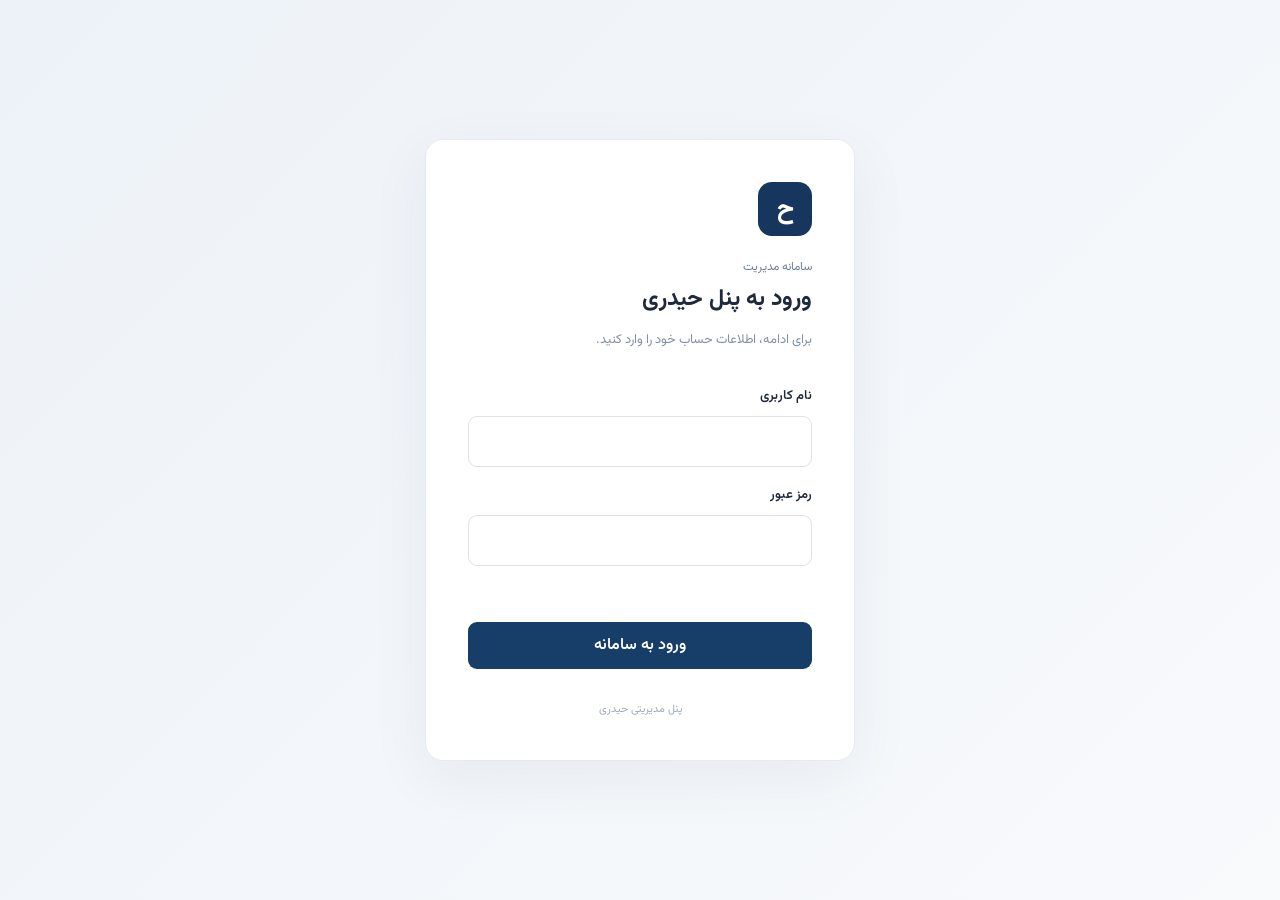
==== login/index.html @ c6bf936e "Implement login page" ====
<!doctype html><html lang="fa" dir="rtl"><head><meta charset="utf-8"><meta name="viewport" content="width=device-width,initial-scale=1"><title>ورود | پنل حیدری</title><link rel="stylesheet" href="../assets/css/app.css"></head><body class="login-page"><main class="login-card"><div class="brand-mark">ح</div><p class="eyebrow">سامانه مدیریت</p><h1>ورود به پنل حیدری</h1><p class="muted">برای ادامه، اطلاعات حساب خود را وارد کنید.</p><form id="loginForm"><label>نام کاربری</label><input name="username" autocomplete="username" required><label>رمز عبور</label><input name="password" type="password" autocomplete="current-password" required><p id="error" class="form-error"></p><button class="btn btn-primary btn-block">ورود به سامانه</button></form><footer>پنل مدیریتی حیدری</footer></main><script src="../assets/js/api.js"></script><script src="../assets/js/login.js"></script></body></html>
---- assets/css/app.css ----
@import url('https://fonts.googleapis.com/css2?family=Vazirmatn:wght@400;500;600;700;800&display=swap');:root{font-family:Vazirmatn,Tahoma,sans-serif;color:#1e293b;background:#f4f6fa}*{box-sizing:border-box}body{margin:0}button,input,select{font:inherit}.login-page{min-height:100vh;display:grid;place-items:center;padding:24px;background:linear-gradient(135deg,#edf2f8,#f8fafc)}.login-card{width:min(100%,430px);background:white;padding:42px;border:1px solid #e5eaf1;border-radius:18px;box-shadow:0 18px 60px #1d355710}.brand-mark{width:54px;height:54px;display:grid;place-items:center;background:#17365d;color:white;border-radius:14px;font-size:25px;font-weight:800}.brand-mark.small{width:42px;height:42px;font-size:20px}.eyebrow{font-size:12px;color:#718096;margin:22px 0 5px}.login-card h1{font-size:23px;margin:0 0 8px}.muted,.panel p,.welcome p{color:#8290a3;font-size:13px}.login-card form{display:grid;gap:10px;margin-top:28px}.login-card label{font-size:13px;font-weight:600;margin-top:8px}.login-card input,.form-grid input,.form-grid select{width:100%;padding:12px;border:1px solid #dce3ec;border-radius:9px;outline:none;background:white}.login-card input:focus,.form-grid input:focus{border-color:#426b9a}.btn{border:0;border-radius:9px;padding:11px 17px;cursor:pointer;font-weight:600}.btn-primary{background:#173e68;color:white}.btn-block{width:100%;margin-top:12px}.form-error{color:#c0392b;font-size:12px}.login-card footer{text-align:center;color:#a0aaba;font-size:11px;margin-top:32px}.sidebar{width:250px;background:#142d4c;color:#dce6f2;position:fixed;right:0;top:0;bottom:0;padding:25px 17px;display:flex;flex-direction:column}.sidebar-brand{display:flex;align-items:center;gap:12px;padding:0 8px 30px;border-bottom:1px solid #ffffff18}.sidebar-brand b,.sidebar-brand small{display:block}.sidebar-brand small{font-size:11px;color:#9eb0c6}.sidebar nav{display:grid;gap:7px;margin-top:25px}.sidebar nav a{color:#b8c8da;text-decoration:none;padding:12px 14px;border-radius:8px;font-size:13px}.sidebar nav a.active,.sidebar nav a:hover{background:#ffffff16;color:white}.sidebar-bottom{margin-top:auto;border-top:1px solid #ffffff18;padding:18px 8px 0;display:grid;gap:12px;font-size:12px}.btn-ghost{background:transparent;color:#d6deea}.main-content{margin-right:250px;padding:30px 36px;max-width:1600px}.topbar{display:flex;justify-content:space-between;align-items:center;border-bottom:1px solid #e4e9f0;padding-bottom:22px}.topbar .eyebrow{margin:0}.topbar h1{font-size:22px;margin:5px 0 0}.welcome{display:flex;align-items:center;justify-content:space-between;margin:27px 0 20px}.welcome h2{font-size:18px;margin:0}.stats-grid{display:grid;grid-template-columns:repeat(4,1fr);gap:16px}.stat-card,.panel{background:white;border:1px solid #e6ebf1;border-radius:13px}.stat-card{padding:20px}.stat-card span{display:block;color:#7c899a;font-size:12px}.stat-card strong{display:block;font-size:27px;margin:10px 0;color:#173e68}.panel{margin-top:22px;padding:22px}.panel-heading{display:flex;justify-content:space-between;align-items:center;margin-bottom:18px}.panel h3,.panel-heading h3{font-size:15px}.table-wrap{overflow:auto}table{width:100%;border-collapse:collapse;white-space:nowrap}th,td{text-align:right;padding:13px 12px;border-bottom:1px solid #edf0f4;font-size:12px}th{color:#758397;background:#f8fafc}.hidden{display:none!important}.form-grid{display:grid;grid-template-columns:repeat(4,minmax(130px,1fr));gap:10px;margin:18px 0}.role-block{margin:22px 0}.permission-row{display:grid;grid-template-columns:1fr 120px 120px;padding:12px;border-bottom:1px solid #edf0f4;font-size:13px}.permission-row input{accent-color:#173e68}.toast{position:fixed;bottom:24px;left:24px;background:#173e68;color:white;padding:12px 18px;border-radius:9px;opacity:0;transition:.2s}.toast.show{opacity:1}@media(max-width:950px){.sidebar{width:205px}.main-content{margin-right:205px;padding:22px}.stats-grid{grid-template-columns:repeat(2,1fr)}}@media(max-width:650px){.sidebar{position:static;width:auto}.sidebar nav{grid-template-columns:repeat(2,1fr)}.main-content{margin:0;padding:18px}.stats-grid,.form-grid{grid-template-columns:1fr 1fr}.login-card{padding:28px}}
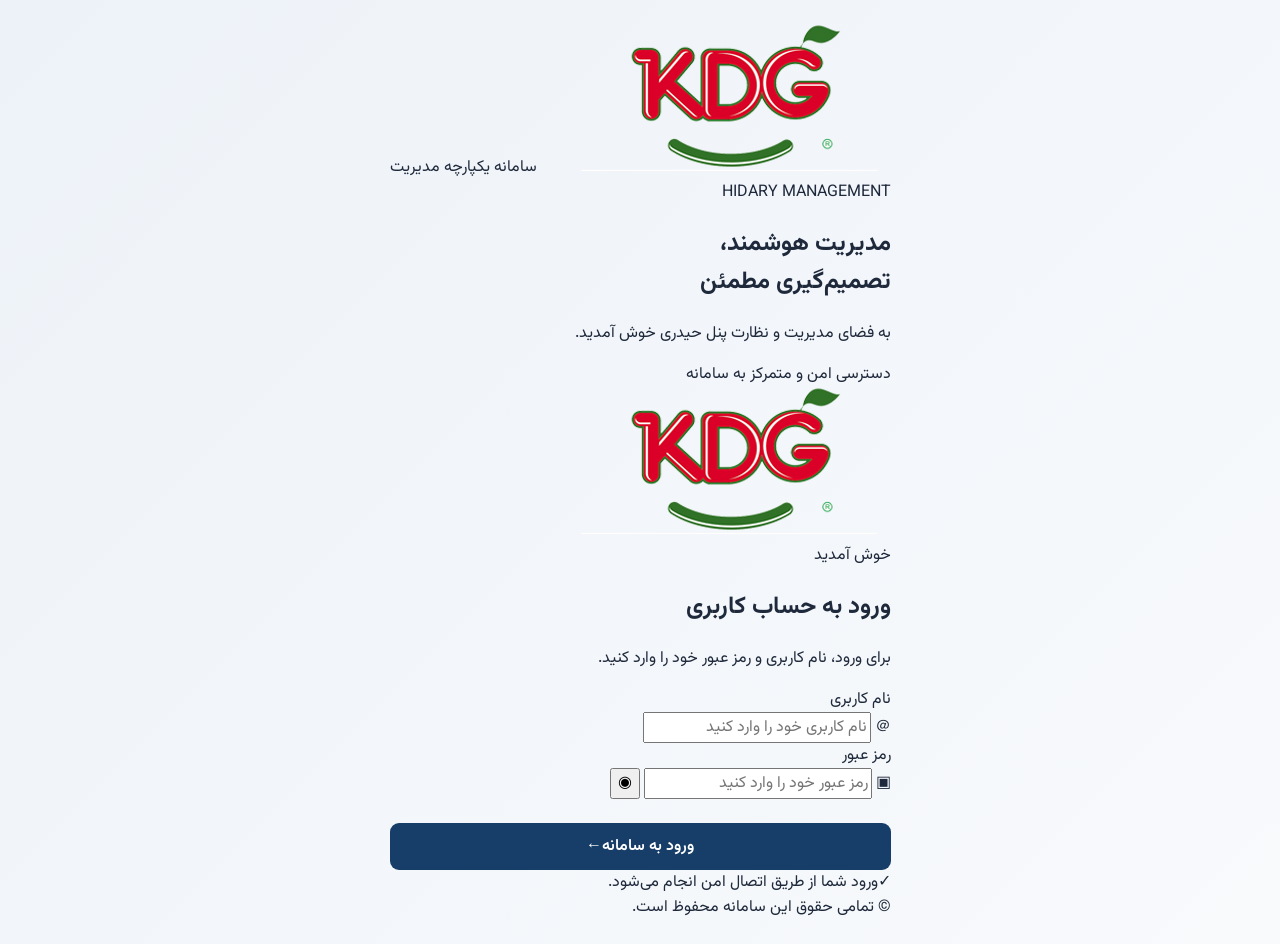
==== commit 7baa1666: "Redesign login page with supplied logo and split layout" ====
--- a/login/index.html
+++ b/login/index.html
@@ -1 +1,71 @@
-<!doctype html><html lang="fa" dir="rtl"><head><meta charset="utf-8"><meta name="viewport" content="width=device-width,initial-scale=1"><title>ورود | پنل حیدری</title><link rel="stylesheet" href="../assets/css/app.css"></head><body class="login-page"><main class="login-card"><div class="brand-mark">ح</div><p class="eyebrow">سامانه مدیریت</p><h1>ورود به پنل حیدری</h1><p class="muted">برای ادامه، اطلاعات حساب خود را وارد کنید.</p><form id="loginForm"><label>نام کاربری</label><input name="username" autocomplete="username" required><label>رمز عبور</label><input name="password" type="password" autocomplete="current-password" required><p id="error" class="form-error"></p><button class="btn btn-primary btn-block">ورود به سامانه</button></form><footer>پنل مدیریتی حیدری</footer></main><script src="../assets/js/api.js"></script><script src="../assets/js/login.js"></script></body></html>+<!doctype html>
+<html lang="fa" dir="rtl">
+<head>
+  <meta charset="utf-8">
+  <meta name="viewport" content="width=device-width,initial-scale=1">
+  <meta name="theme-color" content="#102b4e">
+  <title>ورود به پنل حیدری</title>
+  <link rel="stylesheet" href="../assets/css/app.css">
+</head>
+<body class="login-page">
+  <main class="login-shell">
+    <section class="login-brand" aria-label="معرفی پنل حیدری">
+      <div class="brand-topline">
+        <img class="login-logo" src="images/logo.png" alt="لوگوی حیدری">
+        <span>سامانه یکپارچه مدیریت</span>
+      </div>
+      <div class="brand-copy">
+        <span class="brand-kicker">HIDARY MANAGEMENT</span>
+        <h1>مدیریت هوشمند،<br>تصمیم‌گیری مطمئن</h1>
+        <p>به فضای مدیریت و نظارت پنل حیدری خوش آمدید.</p>
+      </div>
+      <div class="brand-decoration" aria-hidden="true">
+        <span class="deco-ring ring-one"></span>
+        <span class="deco-ring ring-two"></span>
+        <span class="deco-square"></span>
+      </div>
+      <div class="brand-footer"><span class="brand-dot"></span> دسترسی امن و متمرکز به سامانه</div>
+    </section>
+
+    <section class="login-form-side">
+      <div class="login-form-wrap">
+        <div class="mobile-logo"><img src="images/logo.png" alt="لوگوی حیدری"></div>
+        <div class="form-heading">
+          <span class="form-overline">خوش آمدید</span>
+          <h2>ورود به حساب کاربری</h2>
+          <p>برای ورود، نام کاربری و رمز عبور خود را وارد کنید.</p>
+        </div>
+        <form id="loginForm" class="login-form">
+          <label for="username">نام کاربری</label>
+          <div class="input-wrap">
+            <span class="field-icon" aria-hidden="true">＠</span>
+            <input id="username" name="username" type="text" placeholder="نام کاربری خود را وارد کنید" autocomplete="username" required>
+          </div>
+          <label for="password">رمز عبور</label>
+          <div class="input-wrap">
+            <span class="field-icon lock-icon" aria-hidden="true">▣</span>
+            <input id="password" name="password" type="password" placeholder="رمز عبور خود را وارد کنید" autocomplete="current-password" required>
+            <button class="password-toggle" type="button" id="togglePassword" aria-label="نمایش رمز عبور">◉</button>
+          </div>
+          <p id="error" class="form-error" role="alert" aria-live="polite"></p>
+          <button class="btn btn-primary btn-block login-submit" type="submit">
+            <span>ورود به سامانه</span><span class="submit-arrow" aria-hidden="true">←</span>
+          </button>
+        </form>
+        <div class="login-security"><span class="security-icon">✓</span><span>ورود شما از طریق اتصال امن انجام می‌شود.</span></div>
+      </div>
+      <footer class="login-copyright">© تمامی حقوق این سامانه محفوظ است.</footer>
+    </section>
+  </main>
+  <script src="../assets/js/api.js"></script>
+  <script src="../assets/js/login.js"></script>
+  <script>
+    const passwordInput = document.getElementById("password");
+    document.getElementById("togglePassword").addEventListener("click", function () {
+      const visible = passwordInput.type === "password";
+      passwordInput.type = visible ? "text" : "password";
+      this.setAttribute("aria-label", visible ? "پنهان کردن رمز عبور" : "نمایش رمز عبور");
+    });
+  </script>
+</body>
+</html>
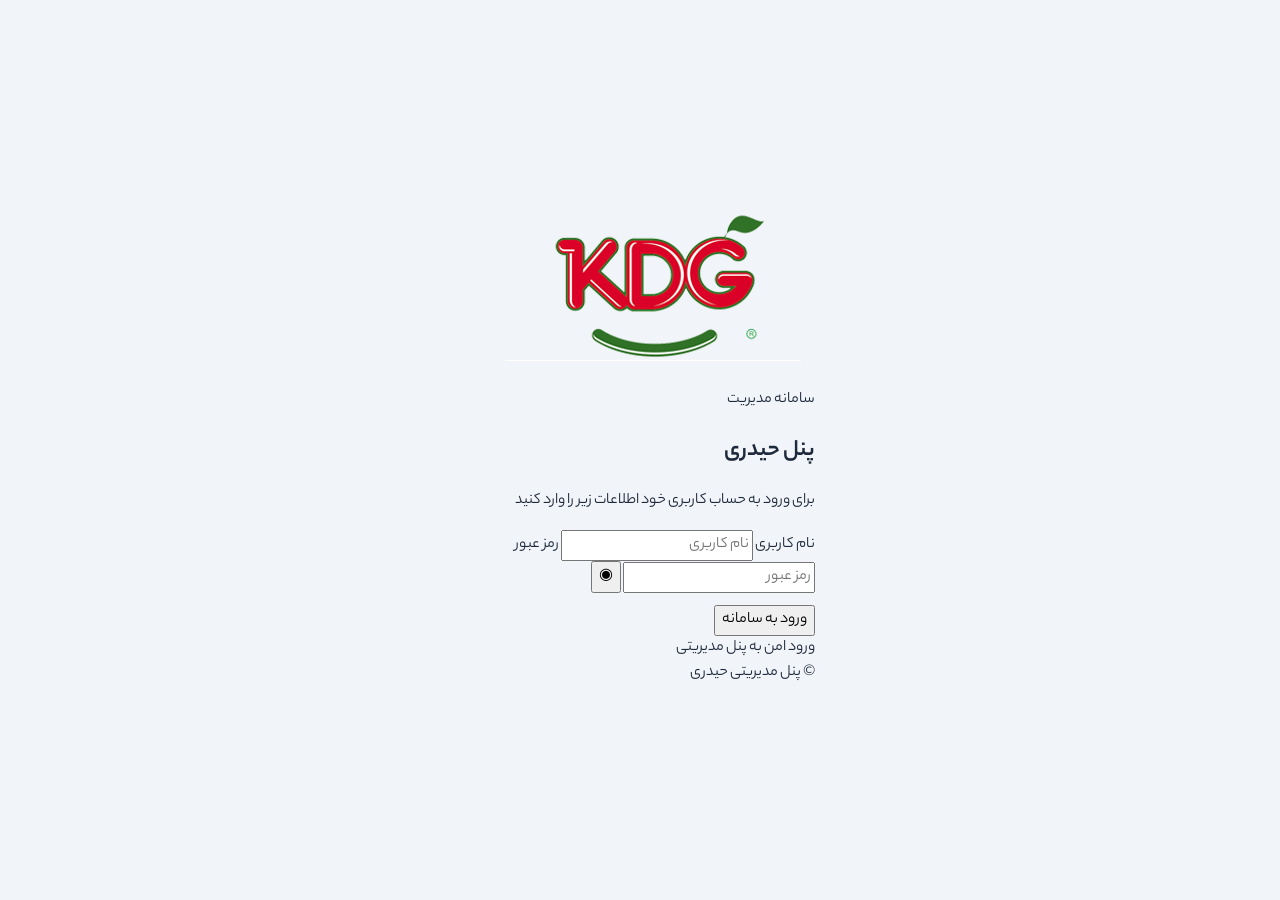
==== commit 1d121dbc: "Rebuild login page to match Colorlib V12 centered transparent card" ====
--- a/login/index.html
+++ b/login/index.html
@@ -3,59 +3,34 @@
 <head>
   <meta charset="utf-8">
   <meta name="viewport" content="width=device-width,initial-scale=1">
-  <meta name="theme-color" content="#102b4e">
-  <title>ورود به پنل حیدری</title>
+  <meta name="theme-color" content="#172b45">
+  <title>ورود | پنل حیدری</title>
   <link rel="stylesheet" href="../assets/css/app.css">
 </head>
 <body class="login-page">
-  <main class="login-shell">
-    <section class="login-brand" aria-label="معرفی پنل حیدری">
-      <div class="brand-topline">
-        <img class="login-logo" src="images/logo.png" alt="لوگوی حیدری">
-        <span>سامانه یکپارچه مدیریت</span>
+  <main class="login-v12">
+    <div class="login-v12-overlay" aria-hidden="true"></div>
+    <section class="login-v12-card" aria-labelledby="loginTitle">
+      <div class="login-v12-avatar">
+        <img src="images/logo.png" alt="لوگوی پنل حیدری">
       </div>
-      <div class="brand-copy">
-        <span class="brand-kicker">HIDARY MANAGEMENT</span>
-        <h1>مدیریت هوشمند،<br>تصمیم‌گیری مطمئن</h1>
-        <p>به فضای مدیریت و نظارت پنل حیدری خوش آمدید.</p>
-      </div>
-      <div class="brand-decoration" aria-hidden="true">
-        <span class="deco-ring ring-one"></span>
-        <span class="deco-ring ring-two"></span>
-        <span class="deco-square"></span>
-      </div>
-      <div class="brand-footer"><span class="brand-dot"></span> دسترسی امن و متمرکز به سامانه</div>
+      <p class="login-v12-kicker">سامانه مدیریت</p>
+      <h1 id="loginTitle">پنل حیدری</h1>
+      <p class="login-v12-subtitle">برای ورود به حساب کاربری خود اطلاعات زیر را وارد کنید</p>
+      <form id="loginForm" class="login-v12-form">
+        <label class="sr-only" for="username">نام کاربری</label>
+        <input id="username" name="username" type="text" placeholder="نام کاربری" autocomplete="username" required>
+        <label class="sr-only" for="password">رمز عبور</label>
+        <div class="login-v12-password">
+          <input id="password" name="password" type="password" placeholder="رمز عبور" autocomplete="current-password" required>
+          <button type="button" id="togglePassword" aria-label="نمایش رمز عبور">◉</button>
+        </div>
+        <p id="error" class="form-error" role="alert" aria-live="polite"></p>
+        <button class="login-v12-submit" type="submit">ورود به سامانه</button>
+      </form>
+      <div class="login-v12-bottom"><span></span> ورود امن به پنل مدیریتی</div>
     </section>
-
-    <section class="login-form-side">
-      <div class="login-form-wrap">
-        <div class="mobile-logo"><img src="images/logo.png" alt="لوگوی حیدری"></div>
-        <div class="form-heading">
-          <span class="form-overline">خوش آمدید</span>
-          <h2>ورود به حساب کاربری</h2>
-          <p>برای ورود، نام کاربری و رمز عبور خود را وارد کنید.</p>
-        </div>
-        <form id="loginForm" class="login-form">
-          <label for="username">نام کاربری</label>
-          <div class="input-wrap">
-            <span class="field-icon" aria-hidden="true">＠</span>
-            <input id="username" name="username" type="text" placeholder="نام کاربری خود را وارد کنید" autocomplete="username" required>
-          </div>
-          <label for="password">رمز عبور</label>
-          <div class="input-wrap">
-            <span class="field-icon lock-icon" aria-hidden="true">▣</span>
-            <input id="password" name="password" type="password" placeholder="رمز عبور خود را وارد کنید" autocomplete="current-password" required>
-            <button class="password-toggle" type="button" id="togglePassword" aria-label="نمایش رمز عبور">◉</button>
-          </div>
-          <p id="error" class="form-error" role="alert" aria-live="polite"></p>
-          <button class="btn btn-primary btn-block login-submit" type="submit">
-            <span>ورود به سامانه</span><span class="submit-arrow" aria-hidden="true">←</span>
-          </button>
-        </form>
-        <div class="login-security"><span class="security-icon">✓</span><span>ورود شما از طریق اتصال امن انجام می‌شود.</span></div>
-      </div>
-      <footer class="login-copyright">© تمامی حقوق این سامانه محفوظ است.</footer>
-    </section>
+    <footer class="login-v12-footer">© پنل مدیریتی حیدری</footer>
   </main>
   <script src="../assets/js/api.js"></script>
   <script src="../assets/js/login.js"></script>
--- a/assets/css/app.css
+++ b/assets/css/app.css
@@ -1 +1,55 @@
-@import url('https://fonts.googleapis.com/css2?family=Vazirmatn:wght@400;500;600;700;800&display=swap');:root{font-family:Vazirmatn,Tahoma,sans-serif;color:#1e293b;background:#f4f6fa}*{box-sizing:border-box}body{margin:0}button,input,select{font:inherit}.login-page{min-height:100vh;display:grid;place-items:center;padding:24px;background:linear-gradient(135deg,#edf2f8,#f8fafc)}.login-card{width:min(100%,430px);background:white;padding:42px;border:1px solid #e5eaf1;border-radius:18px;box-shadow:0 18px 60px #1d355710}.brand-mark{width:54px;height:54px;display:grid;place-items:center;background:#17365d;color:white;border-radius:14px;font-size:25px;font-weight:800}.brand-mark.small{width:42px;height:42px;font-size:20px}.eyebrow{font-size:12px;color:#718096;margin:22px 0 5px}.login-card h1{font-size:23px;margin:0 0 8px}.muted,.panel p,.welcome p{color:#8290a3;font-size:13px}.login-card form{display:grid;gap:10px;margin-top:28px}.login-card label{font-size:13px;font-weight:600;margin-top:8px}.login-card input,.form-grid input,.form-grid select{width:100%;padding:12px;border:1px solid #dce3ec;border-radius:9px;outline:none;background:white}.login-card input:focus,.form-grid input:focus{border-color:#426b9a}.btn{border:0;border-radius:9px;padding:11px 17px;cursor:pointer;font-weight:600}.btn-primary{background:#173e68;color:white}.btn-block{width:100%;margin-top:12px}.form-error{color:#c0392b;font-size:12px}.login-card footer{text-align:center;color:#a0aaba;font-size:11px;margin-top:32px}.sidebar{width:250px;background:#142d4c;color:#dce6f2;position:fixed;right:0;top:0;bottom:0;padding:25px 17px;display:flex;flex-direction:column}.sidebar-brand{display:flex;align-items:center;gap:12px;padding:0 8px 30px;border-bottom:1px solid #ffffff18}.sidebar-brand b,.sidebar-brand small{display:block}.sidebar-brand small{font-size:11px;color:#9eb0c6}.sidebar nav{display:grid;gap:7px;margin-top:25px}.sidebar nav a{color:#b8c8da;text-decoration:none;padding:12px 14px;border-radius:8px;font-size:13px}.sidebar nav a.active,.sidebar nav a:hover{background:#ffffff16;color:white}.sidebar-bottom{margin-top:auto;border-top:1px solid #ffffff18;padding:18px 8px 0;display:grid;gap:12px;font-size:12px}.btn-ghost{background:transparent;color:#d6deea}.main-content{margin-right:250px;padding:30px 36px;max-width:1600px}.topbar{display:flex;justify-content:space-between;align-items:center;border-bottom:1px solid #e4e9f0;padding-bottom:22px}.topbar .eyebrow{margin:0}.topbar h1{font-size:22px;margin:5px 0 0}.welcome{display:flex;align-items:center;justify-content:space-between;margin:27px 0 20px}.welcome h2{font-size:18px;margin:0}.stats-grid{display:grid;grid-template-columns:repeat(4,1fr);gap:16px}.stat-card,.panel{background:white;border:1px solid #e6ebf1;border-radius:13px}.stat-card{padding:20px}.stat-card span{display:block;color:#7c899a;font-size:12px}.stat-card strong{display:block;font-size:27px;margin:10px 0;color:#173e68}.panel{margin-top:22px;padding:22px}.panel-heading{display:flex;justify-content:space-between;align-items:center;margin-bottom:18px}.panel h3,.panel-heading h3{font-size:15px}.table-wrap{overflow:auto}table{width:100%;border-collapse:collapse;white-space:nowrap}th,td{text-align:right;padding:13px 12px;border-bottom:1px solid #edf0f4;font-size:12px}th{color:#758397;background:#f8fafc}.hidden{display:none!important}.form-grid{display:grid;grid-template-columns:repeat(4,minmax(130px,1fr));gap:10px;margin:18px 0}.role-block{margin:22px 0}.permission-row{display:grid;grid-template-columns:1fr 120px 120px;padding:12px;border-bottom:1px solid #edf0f4;font-size:13px}.permission-row input{accent-color:#173e68}.toast{position:fixed;bottom:24px;left:24px;background:#173e68;color:white;padding:12px 18px;border-radius:9px;opacity:0;transition:.2s}.toast.show{opacity:1}@media(max-width:950px){.sidebar{width:205px}.main-content{margin-right:205px;padding:22px}.stats-grid{grid-template-columns:repeat(2,1fr)}}@media(max-width:650px){.sidebar{position:static;width:auto}.sidebar nav{grid-template-columns:repeat(2,1fr)}.main-content{margin:0;padding:18px}.stats-grid,.form-grid{grid-template-columns:1fr 1fr}.login-card{padding:28px}}+@font-face{font-family:YekanBakh;src:url("../../login/font/Yekan_Bakh_Regular.Byvis5zr.woff") format("woff");font-weight:400;font-display:swap}
+@font-face{font-family:YekanBakh;src:url("../../login/font/Yekan_Bakh_Medium.RlOqlP2J.woff") format("woff");font-weight:500 600;font-display:swap}
+@font-face{font-family:YekanBakh;src:url("../../login/font/Yekan_Bakh_Bold.DMVJaKBT.woff") format("woff");font-weight:700 900;font-display:swap}
+:root{font-family:YekanBakh,Tahoma,sans-serif;color:#1e293b;background:#f4f6fa}*{box-sizing:border-box}body{margin:0}button,input,select{font:inherit}.login-page{min-height:100vh;display:grid;place-items:center;padding:24px;background:linear-gradient(135deg,#edf2f8,#f8fafc)}.login-card{width:min(100%,430px);background:white;padding:42px;border:1px solid #e5eaf1;border-radius:18px;box-shadow:0 18px 60px #1d355710}.brand-mark{width:54px;height:54px;display:grid;place-items:center;background:#17365d;color:white;border-radius:14px;font-size:25px;font-weight:800}.brand-mark.small{width:42px;height:42px;font-size:20px}.eyebrow{font-size:12px;color:#718096;margin:22px 0 5px}.login-card h1{font-size:23px;margin:0 0 8px}.muted,.panel p,.welcome p{color:#8290a3;font-size:13px}.login-card form{display:grid;gap:10px;margin-top:28px}.login-card label{font-size:13px;font-weight:600;margin-top:8px}.login-card input,.form-grid input,.form-grid select{width:100%;padding:12px;border:1px solid #dce3ec;border-radius:9px;outline:none;background:white}.login-card input:focus,.form-grid input:focus{border-color:#426b9a}.btn{border:0;border-radius:9px;padding:11px 17px;cursor:pointer;font-weight:600}.btn-primary{background:#173e68;color:white}.btn-block{width:100%;margin-top:12px}.form-error{color:#c0392b;font-size:12px}.login-card footer{text-align:center;color:#a0aaba;font-size:11px;margin-top:32px}.sidebar{width:250px;background:#142d4c;color:#dce6f2;position:fixed;right:0;top:0;bottom:0;padding:25px 17px;display:flex;flex-direction:column}.sidebar-brand{display:flex;align-items:center;gap:12px;padding:0 8px 30px;border-bottom:1px solid #ffffff18}.sidebar-brand b,.sidebar-brand small{display:block}.sidebar-brand small{font-size:11px;color:#9eb0c6}.sidebar nav{display:grid;gap:7px;margin-top:25px}.sidebar nav a{color:#b8c8da;text-decoration:none;padding:12px 14px;border-radius:8px;font-size:13px}.sidebar nav a.active,.sidebar nav a:hover{background:#ffffff16;color:white}.sidebar-bottom{margin-top:auto;border-top:1px solid #ffffff18;padding:18px 8px 0;display:grid;gap:12px;font-size:12px}.btn-ghost{background:transparent;color:#d6deea}.main-content{margin-right:250px;padding:30px 36px;max-width:1600px}.topbar{display:flex;justify-content:space-between;align-items:center;border-bottom:1px solid #e4e9f0;padding-bottom:22px}.topbar .eyebrow{margin:0}.topbar h1{font-size:22px;margin:5px 0 0}.welcome{display:flex;align-items:center;justify-content:space-between;margin:27px 0 20px}.welcome h2{font-size:18px;margin:0}.stats-grid{display:grid;grid-template-columns:repeat(4,1fr);gap:16px}.stat-card,.panel{background:white;border:1px solid #e6ebf1;border-radius:13px}.stat-card{padding:20px}.stat-card span{display:block;color:#7c899a;font-size:12px}.stat-card strong{display:block;font-size:27px;margin:10px 0;color:#173e68}.panel{margin-top:22px;padding:22px}.panel-heading{display:flex;justify-content:space-between;align-items:center;margin-bottom:18px}.panel h3,.panel-heading h3{font-size:15px}.table-wrap{overflow:auto}table{width:100%;border-collapse:collapse;white-space:nowrap}th,td{text-align:right;padding:13px 12px;border-bottom:1px solid #edf0f4;font-size:12px}th{color:#758397;background:#f8fafc}.hidden{display:none!important}.form-grid{display:grid;grid-template-columns:repeat(4,minmax(130px,1fr));gap:10px;margin:18px 0}.role-block{margin:22px 0}.permission-row{display:grid;grid-template-columns:1fr 120px 120px;padding:12px;border-bottom:1px solid #edf0f4;font-size:13px}.permission-row input{accent-color:#173e68}.toast{position:fixed;bottom:24px;left:24px;background:#173e68;color:white;padding:12px 18px;border-radius:9px;opacity:0;transition:.2s}.toast.show{opacity:1}@media(max-width:950px){.sidebar{width:205px}.main-content{margin-right:205px;padding:22px}.stats-grid{grid-template-columns:repeat(2,1fr)}}@media(max-width:650px){.sidebar{position:static;width:auto}.sidebar nav{grid-template-columns:repeat(2,1fr)}.main-content{margin:0;padding:18px}.stats-grid,.form-grid{grid-template-columns:1fr 1fr}.login-card{padding:28px}}
+/* Login page refresh */
+.login-page{min-height:100vh;display:grid;place-items:center;padding:36px;background:#f1f4f8;direction:rtl}
+.login-shell{width:min(1120px,100%);min-height:650px;display:grid;grid-template-columns:1fr 1fr;background:#fff;border:1px solid #e7ebf0;border-radius:26px;overflow:hidden;box-shadow:0 28px 90px rgba(16,43,78,.12)}
+.login-brand{position:relative;isolation:isolate;overflow:hidden;display:flex;flex-direction:column;justify-content:space-between;padding:44px 48px;color:#fff;background:linear-gradient(145deg,#173d67 0%,#102b4e 58%,#0b203b 100%)}
+.brand-topline{display:flex;align-items:center;gap:15px;font-size:13px;color:#d7e2ef}
+.login-logo{width:64px;height:64px;object-fit:contain;background:#fff;border-radius:16px;padding:7px}
+.brand-copy{position:relative;z-index:2;margin-top:35px}
+.brand-kicker{display:inline-block;color:#a9c5e3;font-size:10px;letter-spacing:2.8px;direction:ltr}
+.brand-copy h1{font-size:clamp(30px,3.5vw,43px);line-height:1.65;font-weight:700;margin:16px 0 12px;color:#fff}
+.brand-copy p{font-size:14px;color:#c3d1e1;line-height:2}
+.brand-footer{position:relative;z-index:2;display:flex;align-items:center;gap:10px;font-size:12px;color:#c3d1e1}
+.brand-dot{width:8px;height:8px;border-radius:50%;background:#79c6ad;box-shadow:0 0 0 5px #79c6ad20}
+.brand-decoration{position:absolute;z-index:-1;inset:0;pointer-events:none}
+.deco-ring{position:absolute;border:1px solid #ffffff12;border-radius:50%}
+.ring-one{width:440px;height:440px;left:-170px;top:24%}
+.ring-two{width:330px;height:330px;left:-115px;top:33%}
+.deco-square{position:absolute;width:190px;height:190px;left:12%;top:12%;border:1px solid #ffffff0c;transform:rotate(35deg);border-radius:36px}
+.login-form-side{display:flex;flex-direction:column;justify-content:center;padding:64px clamp(32px,6vw,76px) 26px;background:#fff}
+.login-form-wrap{width:100%;max-width:390px;margin:0 auto}
+.mobile-logo{display:none}
+.form-heading{margin-bottom:35px}
+.form-overline{font-size:12px;color:#4d759f;font-weight:700}
+.form-heading h2{font-size:26px;line-height:1.6;margin:8px 0;color:#182b43;font-weight:700}
+.form-heading p{font-size:13px;color:#8793a2;margin:0;line-height:2}
+.login-form{display:grid;gap:10px}
+.login-form label{font-size:13px;font-weight:600;color:#34465b;margin-top:8px}
+.input-wrap{height:54px;display:flex;align-items:center;gap:11px;border:1px solid #e0e6ed;border-radius:11px;padding:0 15px;background:#fbfcfe;transition:border-color .2s,box-shadow .2s}
+.input-wrap:focus-within{border-color:#4b78a7;box-shadow:0 0 0 3px #4b78a714;background:#fff}
+.input-wrap input{flex:1;min-width:0;width:100%;height:100%;padding:0;border:0;outline:0;background:transparent;font-size:13px;color:#25384e}
+.input-wrap input::placeholder{color:#a8b1bd}
+.field-icon{font-size:18px;color:#8294a8;line-height:1}
+.lock-icon{font-size:15px}
+.password-toggle{border:0;background:transparent;color:#8294a8;cursor:pointer;font-size:18px;padding:5px}
+.login-form .form-error{min-height:18px;margin:1px 0 0;font-size:12px}
+.login-submit{height:53px;display:flex;align-items:center;justify-content:center;gap:12px;margin-top:5px;border-radius:11px;background:linear-gradient(100deg,#1d4a78,#14365d);box-shadow:0 8px 18px #173e6826;font-size:14px;transition:transform .2s,box-shadow .2s}
+.login-submit:hover{transform:translateY(-1px);box-shadow:0 11px 22px #173e6833}
+.submit-arrow{font-size:19px;line-height:1}
+.login-security{display:flex;align-items:center;gap:9px;margin-top:25px;color:#8b98a7;font-size:11px}
+.security-icon{width:19px;height:19px;display:grid;place-items:center;border-radius:50%;background:#e9f4ef;color:#3d9472;font-size:11px}
+.login-copyright{text-align:center;color:#a7b0bb;font-size:10px;margin-top:50px}
+@media(max-width:760px){
+ .login-page{padding:16px;min-height:100svh}
+ .login-shell{max-width:480px;min-height:0;grid-template-columns:1fr;border-radius:20px}
+ .login-brand{display:none}
+ .login-form-side{padding:36px 27px 22px}
+ .mobile-logo{display:flex;justify-content:center;margin:0 0 24px}
+ .mobile-logo img{width:76px;height:76px;object-fit:contain}
+ .form-heading{margin-bottom:25px;text-align:center}
+ .form-heading h2{font-size:23px}
+ .login-copyright{margin-top:34px}
+}
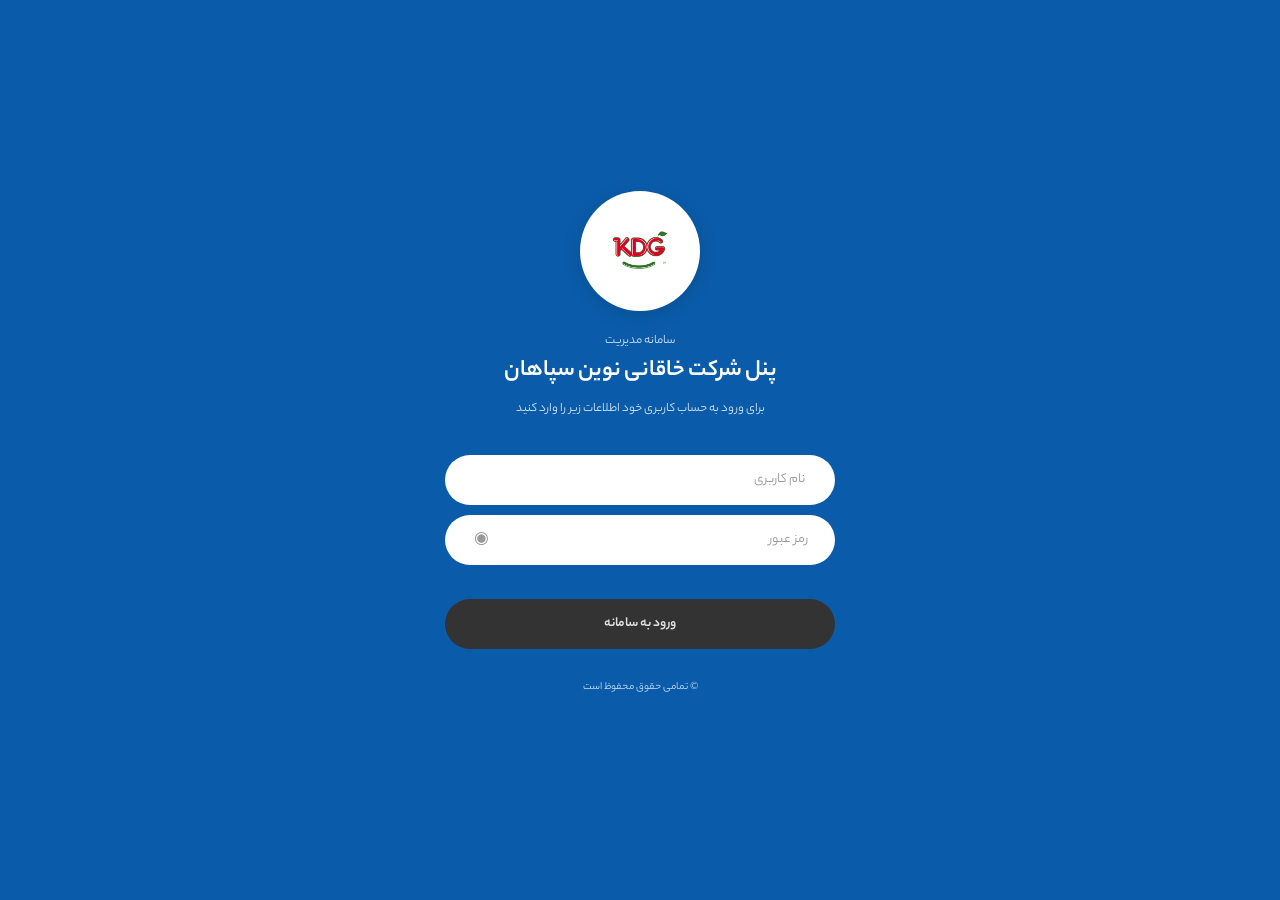
==== commit 09e47f20: "Rebrand login page for Khaghani Novin Sepahan" ====
--- a/login/index.html
+++ b/login/index.html
@@ -4,7 +4,7 @@
   <meta charset="utf-8">
   <meta name="viewport" content="width=device-width,initial-scale=1">
   <meta name="theme-color" content="#172b45">
-  <title>ورود | پنل حیدری</title>
+  <title>ورود | پنل شرکت خاقانی نوین سپاهان</title>
   <link rel="stylesheet" href="../assets/css/app.css">
 </head>
 <body class="login-page">
@@ -12,10 +12,10 @@
     <div class="login-v12-overlay" aria-hidden="true"></div>
     <section class="login-v12-card" aria-labelledby="loginTitle">
       <div class="login-v12-avatar">
-        <img src="images/logo.png" alt="لوگوی پنل حیدری">
+        <img src="images/logo.png" alt="لوگوی شرکت خاقانی نوین سپاهان">
       </div>
       <p class="login-v12-kicker">سامانه مدیریت</p>
-      <h1 id="loginTitle">پنل حیدری</h1>
+      <h1 id="loginTitle">پنل شرکت خاقانی نوین سپاهان</h1>
       <p class="login-v12-subtitle">برای ورود به حساب کاربری خود اطلاعات زیر را وارد کنید</p>
       <form id="loginForm" class="login-v12-form">
         <label class="sr-only" for="username">نام کاربری</label>
@@ -28,9 +28,8 @@
         <p id="error" class="form-error" role="alert" aria-live="polite"></p>
         <button class="login-v12-submit" type="submit">ورود به سامانه</button>
       </form>
-      <div class="login-v12-bottom"><span></span> ورود امن به پنل مدیریتی</div>
     </section>
-    <footer class="login-v12-footer">© پنل مدیریتی حیدری</footer>
+    <footer class="login-v12-footer">© تمامی حقوق محفوظ است</footer>
   </main>
   <script src="../assets/js/api.js"></script>
   <script src="../assets/js/login.js"></script>
--- a/assets/css/app.css
+++ b/assets/css/app.css
@@ -53,3 +53,86 @@
  .form-heading h2{font-size:23px}
  .login-copyright{margin-top:34px}
 }
+
+/* Colorlib Login Form V12 inspired composition */
+.login-page{min-height:100vh;margin:0;padding:34px 18px;display:flex;align-items:center;justify-content:center;position:relative;overflow-x:hidden;direction:rtl;background:#18283a url("../login/images/login-bg.jpg") center center/cover no-repeat fixed}
+.login-v12{width:100%;min-height:calc(100vh - 68px);display:flex;flex-direction:column;align-items:center;justify-content:center;position:relative;isolation:isolate}
+.login-v12-overlay{position:fixed;z-index:-1;inset:0;background:linear-gradient(135deg,rgba(12,25,43,.73),rgba(16,39,61,.45) 52%,rgba(9,22,38,.72))}
+.login-v12-card{width:min(100%,440px);position:relative;margin:35px auto 20px;padding:74px 48px 38px;text-align:center;background:rgba(255,255,255,.91);border:1px solid rgba(255,255,255,.65);border-radius:5px;box-shadow:0 22px 75px rgba(0,0,0,.25);backdrop-filter:blur(12px);-webkit-backdrop-filter:blur(12px)}
+.login-v12-avatar{position:absolute;top:-55px;left:50%;transform:translateX(-50%);width:108px;height:108px;border-radius:50%;display:grid;place-items:center;background:#fff;border:6px solid rgba(255,255,255,.82);box-shadow:0 8px 26px rgba(0,0,0,.18);overflow:hidden}
+.login-v12-avatar img{width:100%;height:100%;object-fit:contain;padding:13px}
+.login-v12-kicker{font-size:12px;color:#7c8998;margin:0 0 4px}
+.login-v12-card h1{font-size:27px;font-weight:700;color:#26384c;margin:0 0 8px}
+.login-v12-subtitle{font-size:12px;line-height:2;color:#8a96a3;margin:0 auto 27px;max-width:310px}
+.login-v12-form{display:grid;gap:13px}
+.login-v12-form>input,.login-v12-password{height:52px;width:100%;border:1px solid #e1e5e9;border-radius:3px;background:rgba(255,255,255,.88);padding:0 17px;color:#34465a;outline:none;font-family:inherit;font-size:13px;text-align:right;transition:border-color .18s,box-shadow .18s}
+.login-v12-form>input:focus,.login-v12-password:focus-within{border-color:#6485a8;box-shadow:0 0 0 3px rgba(65,104,145,.1)}
+.login-v12-form input::placeholder{color:#a1aab4}
+.login-v12-password{display:flex;align-items:center;padding:0 14px 0 9px}
+.login-v12-password input{height:100%;min-width:0;flex:1;border:0;outline:0;background:transparent;font-family:inherit;font-size:13px;color:#34465a}
+.login-v12-password button{border:0;background:transparent;color:#8996a3;font-size:17px;cursor:pointer;padding:7px}
+.login-v12-form .form-error{min-height:16px;text-align:right;margin:0;font-size:12px}
+.login-v12-submit{height:51px;width:100%;border:0;border-radius:3px;background:#456b91;color:white;font-family:inherit;font-size:14px;font-weight:700;cursor:pointer;transition:background .2s,transform .2s}
+.login-v12-submit:hover{background:#345879;transform:translateY(-1px)}
+.login-v12-bottom{display:flex;align-items:center;justify-content:center;gap:8px;margin-top:25px;color:#8b96a2;font-size:11px}
+.login-v12-bottom span{width:7px;height:7px;border-radius:50%;background:#6ca58d}
+.login-v12-footer{color:rgba(255,255,255,.76);font-size:11px;text-align:center;margin:5px 0 0}
+.sr-only{position:absolute;width:1px;height:1px;padding:0;margin:-1px;overflow:hidden;clip:rect(0,0,0,0);white-space:nowrap;border:0}
+@media(max-width:520px){.login-page{padding:20px 14px;background-attachment:scroll}.login-v12{min-height:calc(100svh - 40px)}.login-v12-card{padding:69px 25px 31px;margin-top:48px;width:min(100%,410px)}.login-v12-avatar{width:98px;height:98px;top:-50px}.login-v12-card h1{font-size:24px}}
+
+/* Accurate Colorlib Login Form V12 layout adaptation */
+.login-page{min-height:100vh;padding:0;background:#0a5caa;display:block;overflow-x:hidden}
+.login-v12{width:100%;min-height:100vh;display:flex;flex-direction:column;align-items:center;justify-content:center;padding:30px 15px;position:relative;isolation:isolate}
+.login-v12-overlay{position:absolute;z-index:-1;inset:0;background-image:linear-gradient(to top,rgba(0,91,234,.90),rgba(0,198,251,.90)),url("https://raw.githubusercontent.com/ColorlibHQ/login-form-templates/main/login-form-v12/images/img-01.jpg");background-position:center;background-size:cover;background-repeat:no-repeat}
+.login-v12-card{width:390px;max-width:100%;position:relative;margin:0;padding:0 0 30px;text-align:center;background:transparent;border:0;border-radius:0;box-shadow:none;backdrop-filter:none;-webkit-backdrop-filter:none}
+.login-v12-avatar{position:static;transform:none;width:120px;height:120px;margin:0 auto 20px;border-radius:50%;overflow:hidden;background:#fff;border:0;box-shadow:0 4px 18px rgba(0,0,0,.14);display:grid;place-items:center}
+.login-v12-avatar img{width:100%;height:100%;object-fit:contain;padding:14px}
+.login-v12-kicker{font-size:13px;color:rgba(255,255,255,.8);margin:0 0 4px}
+.login-v12-card h1{font-size:24px;font-weight:700;color:#fff;line-height:1.3;margin:0 0 10px}
+.login-v12-subtitle{font-size:13px;line-height:1.9;color:rgba(255,255,255,.82);margin:0 auto 34px;max-width:330px}
+.login-v12-form{display:flex;flex-direction:column;gap:10px;width:100%}
+.login-v12-form>input,.login-v12-password{height:50px;width:100%;border:0;border-radius:25px;background:#fff;padding:0 30px;color:#333;outline:none;font-family:inherit;font-size:14px;text-align:right;box-shadow:none}
+.login-v12-form>input:focus,.login-v12-password:focus-within{box-shadow:0 0 0 3px rgba(0,198,251,.28)}
+.login-v12-form input::placeholder{color:#999;opacity:1}
+.login-v12-password{display:flex;align-items:center;padding:0 25px 0 22px}
+.login-v12-password input{height:100%;min-width:0;flex:1;border:0;outline:0;background:transparent;font-family:inherit;font-size:14px;color:#333}
+.login-v12-password button{border:0;background:transparent;color:#999;font-size:17px;cursor:pointer;padding:7px}
+.login-v12-form .form-error{min-height:14px;text-align:right;margin:0 15px;color:#fff;font-size:12px}
+.login-v12-submit{height:50px;width:100%;border:0;border-radius:25px;background:#333;color:#e0e0e0;font-family:inherit;font-size:14px;font-weight:700;cursor:pointer;transition:all .35s;position:relative;overflow:hidden}
+.login-v12-submit:hover{background:#00a7ee;color:#fff;box-shadow:0 7px 22px rgba(0,49,120,.25)}
+.login-v12-bottom{display:flex;align-items:center;justify-content:center;gap:8px;margin-top:25px;color:rgba(255,255,255,.83);font-size:11px}
+.login-v12-bottom span{width:7px;height:7px;border-radius:50%;background:#b8f4e1}
+.login-v12-footer{color:rgba(255,255,255,.78);font-size:11px;text-align:center;margin:0;padding:0 0 12px}
+@media(max-width:576px){.login-v12{padding:30px 15px}.login-v12-card{padding:0 15px 25px}.login-v12-avatar{width:110px;height:110px}.login-v12-subtitle{margin-bottom:27px}}
+
+/* Optimized, neutral-color login backgrounds */
+.login-v12-overlay{
+  position:absolute;
+  z-index:-1;
+  inset:0;
+  overflow:hidden;
+  background:transparent;
+}
+.login-v12-overlay::before{
+  content:"";
+  position:absolute;
+  inset:-4px;
+  z-index:0;
+  background-image:url("https://wsrv.nl/?url=behdasht.news%2Fimages%2Fupfiles%2F20240713%2FGSV70sYWAAE1f2o.jpg&output=webp&w=1920&q=80");
+  background-position:center;
+  background-size:cover;
+  background-repeat:no-repeat;
+  filter:blur(1px);
+  transform:scale(1.01);
+}
+.login-v12-avatar{margin-left:auto;margin-right:auto;}
+.login-v12-avatar img{transform:translateX(-5px);}
+@media(max-width:576px){
+  .login-v12-overlay::before{
+    background-image:url("https://wsrv.nl/?url=raw.githubusercontent.com%2Fsyedalirez atabatabaei-star%2Fpanel_hidary%2Fmain%2Flogin%2Fimages%2Fmilad.jpg&output=webp&w=1000&q=78");
+    background-size:cover;
+    background-position:center center;
+    filter:blur(1px);
+    transform:scale(1.01);
+  }
+}
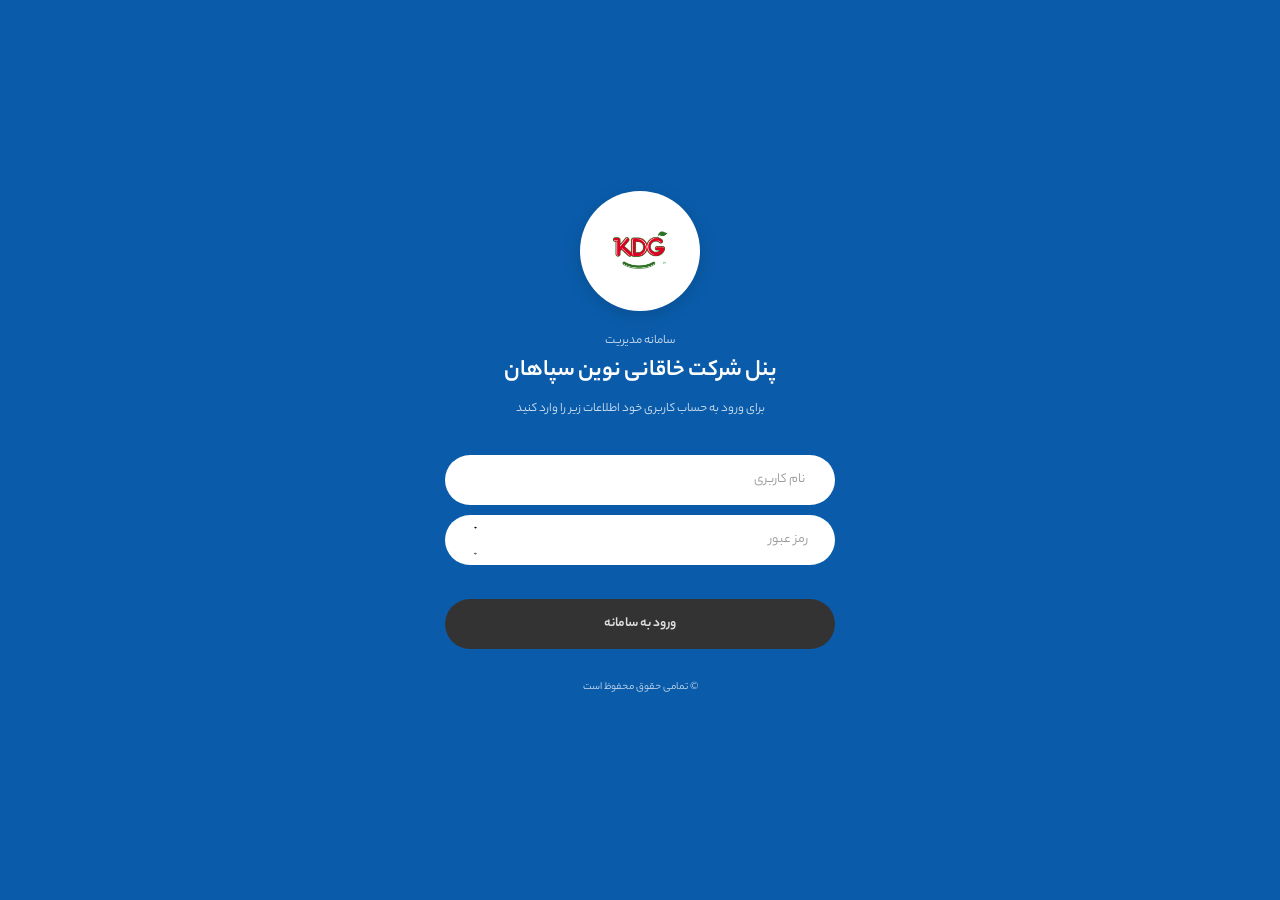
==== commit f7a1fc69: "Improve password visibility toggle icon" ====
--- a/login/index.html
+++ b/login/index.html
@@ -23,7 +23,10 @@
         <label class="sr-only" for="password">رمز عبور</label>
         <div class="login-v12-password">
           <input id="password" name="password" type="password" placeholder="رمز عبور" autocomplete="current-password" required>
-          <button type="button" id="togglePassword" aria-label="نمایش رمز عبور">◉</button>
+          <button type="button" id="togglePassword" class="password-visibility" aria-label="نمایش رمز عبور" aria-pressed="false">
+            <svg class="eye-icon eye-open" viewBox="0 0 24 24" aria-hidden="true"><path d="M2 12s3.6-7 10-7 10 7 10 7-3.6 7-10 7S2 12 2 12Z"/><circle cx="12" cy="12" r="3"/></svg>
+            <svg class="eye-icon eye-closed" viewBox="0 0 24 24" aria-hidden="true" hidden><path d="m3 3 18 18M10.6 10.6a2 2 0 0 0 2.8 2.8"/><path d="M9.9 5.2A10.8 10.8 0 0 1 12 5c6.4 0 10 7 10 7a16 16 0 0 1-3.1 3.8M6.2 6.2C3.5 8 2 12 2 12s3.6 7 10 7c1.5 0 2.8-.4 4-1"/></svg>
+          </button>
         </div>
         <p id="error" class="form-error" role="alert" aria-live="polite"></p>
         <button class="login-v12-submit" type="submit">ورود به سامانه</button>
@@ -39,6 +42,9 @@
       const visible = passwordInput.type === "password";
       passwordInput.type = visible ? "text" : "password";
       this.setAttribute("aria-label", visible ? "پنهان کردن رمز عبور" : "نمایش رمز عبور");
+      this.setAttribute("aria-pressed", String(visible));
+      this.querySelector(".eye-open").hidden = visible;
+      this.querySelector(".eye-closed").hidden = !visible;
     });
   </script>
 </body>
--- a/assets/css/app.css
+++ b/assets/css/app.css
@@ -129,7 +129,7 @@
 .login-v12-avatar img{transform:translateX(-5px);}
 @media(max-width:576px){
   .login-v12-overlay::before{
-    background-image:url("https://wsrv.nl/?url=raw.githubusercontent.com%2Fsyedalirez atabatabaei-star%2Fpanel_hidary%2Fmain%2Flogin%2Fimages%2Fmilad.jpg&output=webp&w=1000&q=78");
+    background-image:url("https://wsrv.nl/?url=raw.githubusercontent.com%2Fsyedalirezatabatabaei-star%2Fpanel_hidary%2Fmain%2Flogin%2Fimages%2Fmilad.jpg&output=webp&w=1000&q=78");
     background-size:cover;
     background-position:center center;
     filter:blur(1px);
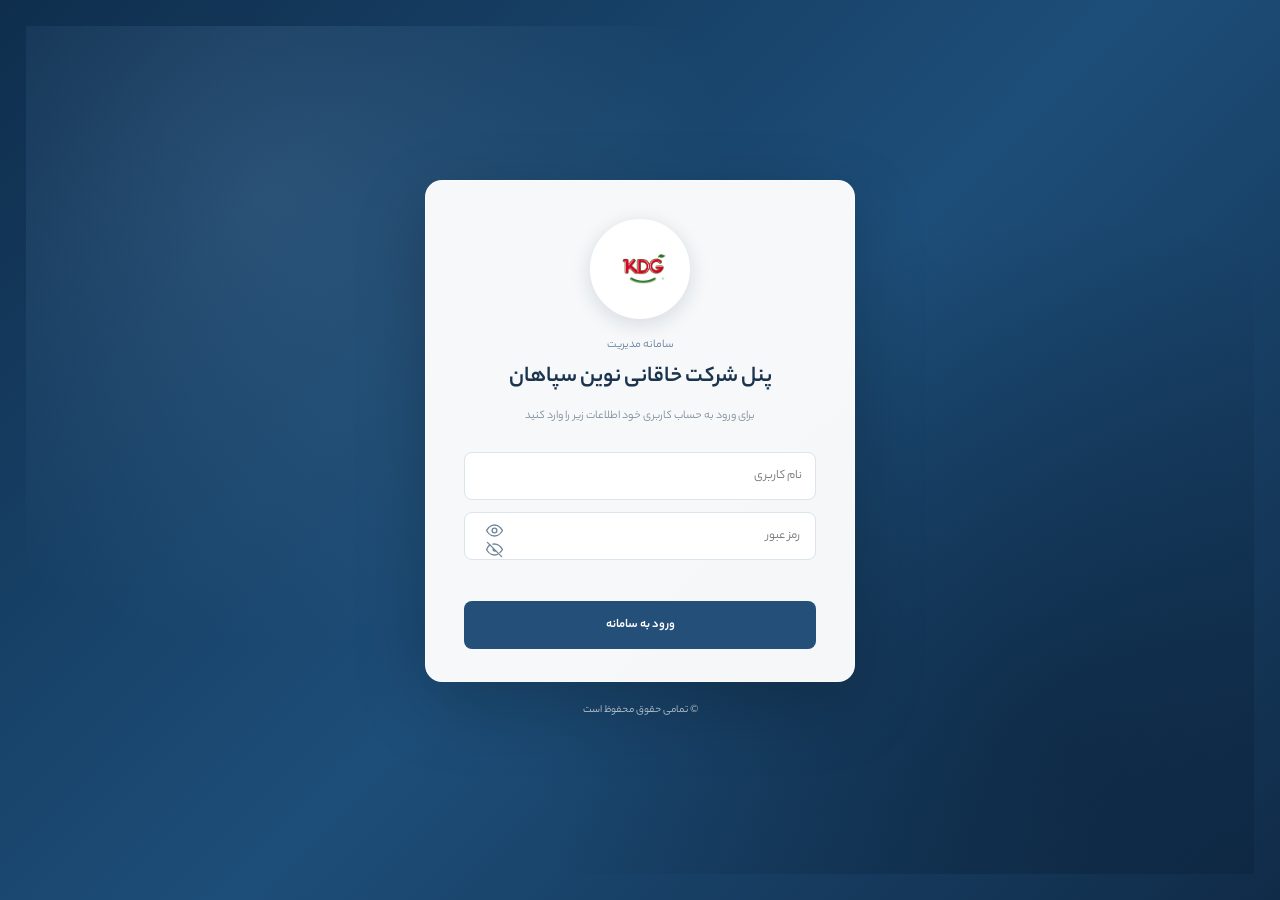
==== commit 65b7a454: "Remove duplicate login password toggle handler" ====
--- a/login/index.html
+++ b/login/index.html
@@ -36,16 +36,6 @@
   </main>
   <script src="../assets/js/api.js"></script>
   <script src="../assets/js/login.js"></script>
-  <script>
-    const passwordInput = document.getElementById("password");
-    document.getElementById("togglePassword").addEventListener("click", function () {
-      const visible = passwordInput.type === "password";
-      passwordInput.type = visible ? "text" : "password";
-      this.setAttribute("aria-label", visible ? "پنهان کردن رمز عبور" : "نمایش رمز عبور");
-      this.setAttribute("aria-pressed", String(visible));
-      this.querySelector(".eye-open").hidden = visible;
-      this.querySelector(".eye-closed").hidden = !visible;
-    });
-  </script>
+
 </body>
 </html>
--- a/assets/css/app.css
+++ b/assets/css/app.css
@@ -1,138 +1,192 @@
-@font-face{font-family:YekanBakh;src:url("../../login/font/Yekan_Bakh_Regular.Byvis5zr.woff") format("woff");font-weight:400;font-display:swap}
-@font-face{font-family:YekanBakh;src:url("../../login/font/Yekan_Bakh_Medium.RlOqlP2J.woff") format("woff");font-weight:500 600;font-display:swap}
-@font-face{font-family:YekanBakh;src:url("../../login/font/Yekan_Bakh_Bold.DMVJaKBT.woff") format("woff");font-weight:700 900;font-display:swap}
-:root{font-family:YekanBakh,Tahoma,sans-serif;color:#1e293b;background:#f4f6fa}*{box-sizing:border-box}body{margin:0}button,input,select{font:inherit}.login-page{min-height:100vh;display:grid;place-items:center;padding:24px;background:linear-gradient(135deg,#edf2f8,#f8fafc)}.login-card{width:min(100%,430px);background:white;padding:42px;border:1px solid #e5eaf1;border-radius:18px;box-shadow:0 18px 60px #1d355710}.brand-mark{width:54px;height:54px;display:grid;place-items:center;background:#17365d;color:white;border-radius:14px;font-size:25px;font-weight:800}.brand-mark.small{width:42px;height:42px;font-size:20px}.eyebrow{font-size:12px;color:#718096;margin:22px 0 5px}.login-card h1{font-size:23px;margin:0 0 8px}.muted,.panel p,.welcome p{color:#8290a3;font-size:13px}.login-card form{display:grid;gap:10px;margin-top:28px}.login-card label{font-size:13px;font-weight:600;margin-top:8px}.login-card input,.form-grid input,.form-grid select{width:100%;padding:12px;border:1px solid #dce3ec;border-radius:9px;outline:none;background:white}.login-card input:focus,.form-grid input:focus{border-color:#426b9a}.btn{border:0;border-radius:9px;padding:11px 17px;cursor:pointer;font-weight:600}.btn-primary{background:#173e68;color:white}.btn-block{width:100%;margin-top:12px}.form-error{color:#c0392b;font-size:12px}.login-card footer{text-align:center;color:#a0aaba;font-size:11px;margin-top:32px}.sidebar{width:250px;background:#142d4c;color:#dce6f2;position:fixed;right:0;top:0;bottom:0;padding:25px 17px;display:flex;flex-direction:column}.sidebar-brand{display:flex;align-items:center;gap:12px;padding:0 8px 30px;border-bottom:1px solid #ffffff18}.sidebar-brand b,.sidebar-brand small{display:block}.sidebar-brand small{font-size:11px;color:#9eb0c6}.sidebar nav{display:grid;gap:7px;margin-top:25px}.sidebar nav a{color:#b8c8da;text-decoration:none;padding:12px 14px;border-radius:8px;font-size:13px}.sidebar nav a.active,.sidebar nav a:hover{background:#ffffff16;color:white}.sidebar-bottom{margin-top:auto;border-top:1px solid #ffffff18;padding:18px 8px 0;display:grid;gap:12px;font-size:12px}.btn-ghost{background:transparent;color:#d6deea}.main-content{margin-right:250px;padding:30px 36px;max-width:1600px}.topbar{display:flex;justify-content:space-between;align-items:center;border-bottom:1px solid #e4e9f0;padding-bottom:22px}.topbar .eyebrow{margin:0}.topbar h1{font-size:22px;margin:5px 0 0}.welcome{display:flex;align-items:center;justify-content:space-between;margin:27px 0 20px}.welcome h2{font-size:18px;margin:0}.stats-grid{display:grid;grid-template-columns:repeat(4,1fr);gap:16px}.stat-card,.panel{background:white;border:1px solid #e6ebf1;border-radius:13px}.stat-card{padding:20px}.stat-card span{display:block;color:#7c899a;font-size:12px}.stat-card strong{display:block;font-size:27px;margin:10px 0;color:#173e68}.panel{margin-top:22px;padding:22px}.panel-heading{display:flex;justify-content:space-between;align-items:center;margin-bottom:18px}.panel h3,.panel-heading h3{font-size:15px}.table-wrap{overflow:auto}table{width:100%;border-collapse:collapse;white-space:nowrap}th,td{text-align:right;padding:13px 12px;border-bottom:1px solid #edf0f4;font-size:12px}th{color:#758397;background:#f8fafc}.hidden{display:none!important}.form-grid{display:grid;grid-template-columns:repeat(4,minmax(130px,1fr));gap:10px;margin:18px 0}.role-block{margin:22px 0}.permission-row{display:grid;grid-template-columns:1fr 120px 120px;padding:12px;border-bottom:1px solid #edf0f4;font-size:13px}.permission-row input{accent-color:#173e68}.toast{position:fixed;bottom:24px;left:24px;background:#173e68;color:white;padding:12px 18px;border-radius:9px;opacity:0;transition:.2s}.toast.show{opacity:1}@media(max-width:950px){.sidebar{width:205px}.main-content{margin-right:205px;padding:22px}.stats-grid{grid-template-columns:repeat(2,1fr)}}@media(max-width:650px){.sidebar{position:static;width:auto}.sidebar nav{grid-template-columns:repeat(2,1fr)}.main-content{margin:0;padding:18px}.stats-grid,.form-grid{grid-template-columns:1fr 1fr}.login-card{padding:28px}}
-/* Login page refresh */
-.login-page{min-height:100vh;display:grid;place-items:center;padding:36px;background:#f1f4f8;direction:rtl}
-.login-shell{width:min(1120px,100%);min-height:650px;display:grid;grid-template-columns:1fr 1fr;background:#fff;border:1px solid #e7ebf0;border-radius:26px;overflow:hidden;box-shadow:0 28px 90px rgba(16,43,78,.12)}
-.login-brand{position:relative;isolation:isolate;overflow:hidden;display:flex;flex-direction:column;justify-content:space-between;padding:44px 48px;color:#fff;background:linear-gradient(145deg,#173d67 0%,#102b4e 58%,#0b203b 100%)}
-.brand-topline{display:flex;align-items:center;gap:15px;font-size:13px;color:#d7e2ef}
-.login-logo{width:64px;height:64px;object-fit:contain;background:#fff;border-radius:16px;padding:7px}
-.brand-copy{position:relative;z-index:2;margin-top:35px}
-.brand-kicker{display:inline-block;color:#a9c5e3;font-size:10px;letter-spacing:2.8px;direction:ltr}
-.brand-copy h1{font-size:clamp(30px,3.5vw,43px);line-height:1.65;font-weight:700;margin:16px 0 12px;color:#fff}
-.brand-copy p{font-size:14px;color:#c3d1e1;line-height:2}
-.brand-footer{position:relative;z-index:2;display:flex;align-items:center;gap:10px;font-size:12px;color:#c3d1e1}
-.brand-dot{width:8px;height:8px;border-radius:50%;background:#79c6ad;box-shadow:0 0 0 5px #79c6ad20}
-.brand-decoration{position:absolute;z-index:-1;inset:0;pointer-events:none}
-.deco-ring{position:absolute;border:1px solid #ffffff12;border-radius:50%}
-.ring-one{width:440px;height:440px;left:-170px;top:24%}
-.ring-two{width:330px;height:330px;left:-115px;top:33%}
-.deco-square{position:absolute;width:190px;height:190px;left:12%;top:12%;border:1px solid #ffffff0c;transform:rotate(35deg);border-radius:36px}
-.login-form-side{display:flex;flex-direction:column;justify-content:center;padding:64px clamp(32px,6vw,76px) 26px;background:#fff}
-.login-form-wrap{width:100%;max-width:390px;margin:0 auto}
-.mobile-logo{display:none}
-.form-heading{margin-bottom:35px}
-.form-overline{font-size:12px;color:#4d759f;font-weight:700}
-.form-heading h2{font-size:26px;line-height:1.6;margin:8px 0;color:#182b43;font-weight:700}
-.form-heading p{font-size:13px;color:#8793a2;margin:0;line-height:2}
-.login-form{display:grid;gap:10px}
-.login-form label{font-size:13px;font-weight:600;color:#34465b;margin-top:8px}
-.input-wrap{height:54px;display:flex;align-items:center;gap:11px;border:1px solid #e0e6ed;border-radius:11px;padding:0 15px;background:#fbfcfe;transition:border-color .2s,box-shadow .2s}
-.input-wrap:focus-within{border-color:#4b78a7;box-shadow:0 0 0 3px #4b78a714;background:#fff}
-.input-wrap input{flex:1;min-width:0;width:100%;height:100%;padding:0;border:0;outline:0;background:transparent;font-size:13px;color:#25384e}
-.input-wrap input::placeholder{color:#a8b1bd}
-.field-icon{font-size:18px;color:#8294a8;line-height:1}
-.lock-icon{font-size:15px}
-.password-toggle{border:0;background:transparent;color:#8294a8;cursor:pointer;font-size:18px;padding:5px}
-.login-form .form-error{min-height:18px;margin:1px 0 0;font-size:12px}
-.login-submit{height:53px;display:flex;align-items:center;justify-content:center;gap:12px;margin-top:5px;border-radius:11px;background:linear-gradient(100deg,#1d4a78,#14365d);box-shadow:0 8px 18px #173e6826;font-size:14px;transition:transform .2s,box-shadow .2s}
-.login-submit:hover{transform:translateY(-1px);box-shadow:0 11px 22px #173e6833}
-.submit-arrow{font-size:19px;line-height:1}
-.login-security{display:flex;align-items:center;gap:9px;margin-top:25px;color:#8b98a7;font-size:11px}
-.security-icon{width:19px;height:19px;display:grid;place-items:center;border-radius:50%;background:#e9f4ef;color:#3d9472;font-size:11px}
-.login-copyright{text-align:center;color:#a7b0bb;font-size:10px;margin-top:50px}
-@media(max-width:760px){
- .login-page{padding:16px;min-height:100svh}
- .login-shell{max-width:480px;min-height:0;grid-template-columns:1fr;border-radius:20px}
- .login-brand{display:none}
- .login-form-side{padding:36px 27px 22px}
- .mobile-logo{display:flex;justify-content:center;margin:0 0 24px}
- .mobile-logo img{width:76px;height:76px;object-fit:contain}
- .form-heading{margin-bottom:25px;text-align:center}
- .form-heading h2{font-size:23px}
- .login-copyright{margin-top:34px}
-}
-
-/* Colorlib Login Form V12 inspired composition */
-.login-page{min-height:100vh;margin:0;padding:34px 18px;display:flex;align-items:center;justify-content:center;position:relative;overflow-x:hidden;direction:rtl;background:#18283a url("../login/images/login-bg.jpg") center center/cover no-repeat fixed}
-.login-v12{width:100%;min-height:calc(100vh - 68px);display:flex;flex-direction:column;align-items:center;justify-content:center;position:relative;isolation:isolate}
-.login-v12-overlay{position:fixed;z-index:-1;inset:0;background:linear-gradient(135deg,rgba(12,25,43,.73),rgba(16,39,61,.45) 52%,rgba(9,22,38,.72))}
-.login-v12-card{width:min(100%,440px);position:relative;margin:35px auto 20px;padding:74px 48px 38px;text-align:center;background:rgba(255,255,255,.91);border:1px solid rgba(255,255,255,.65);border-radius:5px;box-shadow:0 22px 75px rgba(0,0,0,.25);backdrop-filter:blur(12px);-webkit-backdrop-filter:blur(12px)}
-.login-v12-avatar{position:absolute;top:-55px;left:50%;transform:translateX(-50%);width:108px;height:108px;border-radius:50%;display:grid;place-items:center;background:#fff;border:6px solid rgba(255,255,255,.82);box-shadow:0 8px 26px rgba(0,0,0,.18);overflow:hidden}
-.login-v12-avatar img{width:100%;height:100%;object-fit:contain;padding:13px}
-.login-v12-kicker{font-size:12px;color:#7c8998;margin:0 0 4px}
-.login-v12-card h1{font-size:27px;font-weight:700;color:#26384c;margin:0 0 8px}
-.login-v12-subtitle{font-size:12px;line-height:2;color:#8a96a3;margin:0 auto 27px;max-width:310px}
-.login-v12-form{display:grid;gap:13px}
-.login-v12-form>input,.login-v12-password{height:52px;width:100%;border:1px solid #e1e5e9;border-radius:3px;background:rgba(255,255,255,.88);padding:0 17px;color:#34465a;outline:none;font-family:inherit;font-size:13px;text-align:right;transition:border-color .18s,box-shadow .18s}
-.login-v12-form>input:focus,.login-v12-password:focus-within{border-color:#6485a8;box-shadow:0 0 0 3px rgba(65,104,145,.1)}
-.login-v12-form input::placeholder{color:#a1aab4}
-.login-v12-password{display:flex;align-items:center;padding:0 14px 0 9px}
-.login-v12-password input{height:100%;min-width:0;flex:1;border:0;outline:0;background:transparent;font-family:inherit;font-size:13px;color:#34465a}
-.login-v12-password button{border:0;background:transparent;color:#8996a3;font-size:17px;cursor:pointer;padding:7px}
-.login-v12-form .form-error{min-height:16px;text-align:right;margin:0;font-size:12px}
-.login-v12-submit{height:51px;width:100%;border:0;border-radius:3px;background:#456b91;color:white;font-family:inherit;font-size:14px;font-weight:700;cursor:pointer;transition:background .2s,transform .2s}
-.login-v12-submit:hover{background:#345879;transform:translateY(-1px)}
-.login-v12-bottom{display:flex;align-items:center;justify-content:center;gap:8px;margin-top:25px;color:#8b96a2;font-size:11px}
-.login-v12-bottom span{width:7px;height:7px;border-radius:50%;background:#6ca58d}
-.login-v12-footer{color:rgba(255,255,255,.76);font-size:11px;text-align:center;margin:5px 0 0}
+@font-face{font-family:YekanBakh;src:url("../../login/font/Yekan_Bakh_Regular.Byvis5zr.woff") format("woff");font-style:normal;font-weight:400;font-display:swap}
+@font-face{font-family:YekanBakh;src:url("../../login/font/Yekan_Bakh_Medium.RlOqlP2J.woff") format("woff");font-style:normal;font-weight:500 600;font-display:swap}
+@font-face{font-family:YekanBakh;src:url("../../login/font/Yekan_Bakh_Bold.DMVJaKBT.woff") format("woff");font-style:normal;font-weight:700 900;font-display:swap}
+:root{font-family:YekanBakh,Tahoma,sans-serif;color:#1d2b3d;background:#f3f6fa;font-synthesis:none;text-rendering:optimizeLegibility;--blue-950:#102d4b;--blue-900:#173b63;--blue-800:#204b74;--blue-700:#315f8b;--blue-100:#e8eff6;--text:#1d2b3d;--muted:#7b8999;--border:#e5ebf1;--surface:#fff;--page:#f3f6fa;--shadow:0 8px 28px rgba(21,48,76,.06)}
+*{box-sizing:border-box}
+html{min-height:100%;scroll-behavior:smooth}
+body{margin:0;min-height:100vh;font-family:YekanBakh,Tahoma,sans-serif;background:var(--page);color:var(--text)}
+button,input,select,textarea{font:inherit}
+button{cursor:pointer}
+button:disabled{cursor:not-allowed;opacity:.6}
+a{color:inherit}
+.hidden{display:none!important}
 .sr-only{position:absolute;width:1px;height:1px;padding:0;margin:-1px;overflow:hidden;clip:rect(0,0,0,0);white-space:nowrap;border:0}
-@media(max-width:520px){.login-page{padding:20px 14px;background-attachment:scroll}.login-v12{min-height:calc(100svh - 40px)}.login-v12-card{padding:69px 25px 31px;margin-top:48px;width:min(100%,410px)}.login-v12-avatar{width:98px;height:98px;top:-50px}.login-v12-card h1{font-size:24px}}
-
-/* Accurate Colorlib Login Form V12 layout adaptation */
-.login-page{min-height:100vh;padding:0;background:#0a5caa;display:block;overflow-x:hidden}
-.login-v12{width:100%;min-height:100vh;display:flex;flex-direction:column;align-items:center;justify-content:center;padding:30px 15px;position:relative;isolation:isolate}
-.login-v12-overlay{position:absolute;z-index:-1;inset:0;background-image:linear-gradient(to top,rgba(0,91,234,.90),rgba(0,198,251,.90)),url("https://raw.githubusercontent.com/ColorlibHQ/login-form-templates/main/login-form-v12/images/img-01.jpg");background-position:center;background-size:cover;background-repeat:no-repeat}
-.login-v12-card{width:390px;max-width:100%;position:relative;margin:0;padding:0 0 30px;text-align:center;background:transparent;border:0;border-radius:0;box-shadow:none;backdrop-filter:none;-webkit-backdrop-filter:none}
-.login-v12-avatar{position:static;transform:none;width:120px;height:120px;margin:0 auto 20px;border-radius:50%;overflow:hidden;background:#fff;border:0;box-shadow:0 4px 18px rgba(0,0,0,.14);display:grid;place-items:center}
-.login-v12-avatar img{width:100%;height:100%;object-fit:contain;padding:14px}
-.login-v12-kicker{font-size:13px;color:rgba(255,255,255,.8);margin:0 0 4px}
-.login-v12-card h1{font-size:24px;font-weight:700;color:#fff;line-height:1.3;margin:0 0 10px}
-.login-v12-subtitle{font-size:13px;line-height:1.9;color:rgba(255,255,255,.82);margin:0 auto 34px;max-width:330px}
-.login-v12-form{display:flex;flex-direction:column;gap:10px;width:100%}
-.login-v12-form>input,.login-v12-password{height:50px;width:100%;border:0;border-radius:25px;background:#fff;padding:0 30px;color:#333;outline:none;font-family:inherit;font-size:14px;text-align:right;box-shadow:none}
-.login-v12-form>input:focus,.login-v12-password:focus-within{box-shadow:0 0 0 3px rgba(0,198,251,.28)}
-.login-v12-form input::placeholder{color:#999;opacity:1}
-.login-v12-password{display:flex;align-items:center;padding:0 25px 0 22px}
-.login-v12-password input{height:100%;min-width:0;flex:1;border:0;outline:0;background:transparent;font-family:inherit;font-size:14px;color:#333}
-.login-v12-password button{border:0;background:transparent;color:#999;font-size:17px;cursor:pointer;padding:7px}
-.login-v12-form .form-error{min-height:14px;text-align:right;margin:0 15px;color:#fff;font-size:12px}
-.login-v12-submit{height:50px;width:100%;border:0;border-radius:25px;background:#333;color:#e0e0e0;font-family:inherit;font-size:14px;font-weight:700;cursor:pointer;transition:all .35s;position:relative;overflow:hidden}
-.login-v12-submit:hover{background:#00a7ee;color:#fff;box-shadow:0 7px 22px rgba(0,49,120,.25)}
-.login-v12-bottom{display:flex;align-items:center;justify-content:center;gap:8px;margin-top:25px;color:rgba(255,255,255,.83);font-size:11px}
-.login-v12-bottom span{width:7px;height:7px;border-radius:50%;background:#b8f4e1}
-.login-v12-footer{color:rgba(255,255,255,.78);font-size:11px;text-align:center;margin:0;padding:0 0 12px}
-@media(max-width:576px){.login-v12{padding:30px 15px}.login-v12-card{padding:0 15px 25px}.login-v12-avatar{width:110px;height:110px}.login-v12-subtitle{margin-bottom:27px}}
-
-/* Optimized, neutral-color login backgrounds */
-.login-v12-overlay{
-  position:absolute;
-  z-index:-1;
-  inset:0;
-  overflow:hidden;
-  background:transparent;
-}
-.login-v12-overlay::before{
-  content:"";
-  position:absolute;
-  inset:-4px;
-  z-index:0;
-  background-image:url("https://wsrv.nl/?url=behdasht.news%2Fimages%2Fupfiles%2F20240713%2FGSV70sYWAAE1f2o.jpg&output=webp&w=1920&q=80");
-  background-position:center;
-  background-size:cover;
-  background-repeat:no-repeat;
-  filter:blur(1px);
-  transform:scale(1.01);
-}
-.login-v12-avatar{margin-left:auto;margin-right:auto;}
-.login-v12-avatar img{transform:translateX(-5px);}
-@media(max-width:576px){
-  .login-v12-overlay::before{
-    background-image:url("https://wsrv.nl/?url=raw.githubusercontent.com%2Fsyedalirezatabatabaei-star%2Fpanel_hidary%2Fmain%2Flogin%2Fimages%2Fmilad.jpg&output=webp&w=1000&q=78");
-    background-size:cover;
-    background-position:center center;
-    filter:blur(1px);
-    transform:scale(1.01);
-  }
-}
+.app-page{min-height:100vh}
+.sidebar{position:fixed;z-index:30;inset:0 0 0 auto;width:258px;display:flex;flex-direction:column;padding:24px 16px 18px;color:#e7eff7;background:linear-gradient(180deg,#173b63 0%,#153555 58%,#112d49 100%);border-left:1px solid #294d70;box-shadow:5px 0 22px rgba(10,30,52,.12);overflow-y:auto}
+.sidebar-brand{min-height:76px;display:flex;align-items:center;justify-content:space-between;gap:12px;padding:0 8px 20px;border-bottom:1px solid rgba(235,243,250,.17)}
+.sidebar-brand-copy{flex:1;min-width:0;text-align:right}
+.sidebar-brand-copy b,.sidebar-brand-copy small{display:block}
+.sidebar-brand-copy b{font-size:16px;font-weight:700;color:#f6f9fc}
+.sidebar-brand-copy small{margin-top:4px;font-size:11px;color:#c0d0df}
+.sidebar-logo{width:52px;height:52px;flex:0 0 52px;object-fit:contain;border-radius:12px;background:#fff;padding:4px}
+.dashboard-nav{display:grid;align-content:start;gap:6px;margin-top:22px}
+.dashboard-nav>a{position:relative;min-height:46px;display:flex;align-items:center;gap:11px;padding:9px 11px;border-radius:10px;text-decoration:none;color:#d8e3ed;font-size:13px;font-weight:500;transition:background .18s,color .18s}
+.dashboard-nav>a:hover{background:#24496f;color:#fff}
+.dashboard-nav>a.active{background:#315f8b;color:#fff;box-shadow:inset -3px 0 #b8d2eb}
+.nav-icon,.menu-item-icon{width:30px;height:30px;flex:0 0 30px;display:grid;place-items:center;border-radius:9px;background:#24496f;color:#e7eff7}
+.nav-icon img,.menu-item-icon img{width:17px;height:17px;object-fit:contain;filter:brightness(0) invert(1)}
+.dashboard-nav>a.active .nav-icon{background:#4779a7}
+.settings-chevron{width:16px;height:16px;flex:0 0 16px;margin-right:auto;transition:transform .2s}
+.dashboard-nav>a.submenu-open .settings-chevron{transform:rotate(180deg)}
+.settings-subnav{display:grid;gap:5px;margin:0 6px 8px 0;padding:7px 10px 7px 0;border-right:1px solid #7898b8}
+.settings-subnav a{min-height:40px;display:flex;align-items:center;gap:9px;padding:7px 10px;border-radius:8px;background:#1d4165;color:#dce7f0;text-decoration:none;font-size:12px}
+.settings-subnav a:hover,.settings-subnav a.active{background:#2b557d;color:#fff}
+.settings-subnav .nav-icon{width:26px;height:26px;flex-basis:26px;background:#294f75}
+.sidebar-bottom{margin-top:auto;padding-top:16px;border-top:1px solid rgba(235,243,250,.18)}
+.logout-action{width:100%;display:flex;align-items:center;gap:10px;padding:9px;border:0;border-radius:9px;background:transparent;color:#f0d9dc;text-align:right}
+.logout-action:hover{background:#24415f}
+.main-content{min-height:100vh;margin-right:258px;padding:25px 32px 40px;max-width:1800px}
+.topbar{min-height:76px;display:flex;align-items:center;gap:22px;padding:0 0 18px;border-bottom:1px solid var(--border)}
+.topbar>.eyebrow{margin:0}
+.eyebrow{display:block;color:#8492a3;font-size:12px}
+.topbar h1{margin:3px 0 0;font-size:23px;font-weight:700;color:var(--text)}
+.topbar-search{position:relative;width:min(430px,42vw);margin-inline:auto}
+.topbar-search input{width:100%;height:43px;padding:0 15px 0 42px;border:1px solid var(--border);border-radius:11px;outline:0;background:var(--surface);color:var(--text);font-size:13px}
+.topbar-search input:focus{border-color:#7b9bbc;box-shadow:0 0 0 3px rgba(49,95,139,.1)}
+.topbar-search>span{position:absolute;left:14px;top:7px;font-size:23px;color:#8191a3}
+.topbar-actions{display:flex;align-items:center;gap:12px}
+.theme-toggle{width:40px;height:40px;display:grid;place-items:center;border:1px solid var(--border);border-radius:10px;background:var(--surface)}
+.theme-toggle img{width:19px;height:19px;opacity:.75}
+.profile-menu-wrap{position:relative}
+.user-profile{display:flex;align-items:center;gap:9px;padding:5px 8px;border:0;border-radius:11px;background:transparent;color:var(--text);text-align:right}
+.user-profile:hover{background:var(--blue-100)}
+.profile-avatar{width:36px;height:36px;display:grid;place-items:center;border-radius:50%;background:#dce8f3;color:#315f8b}
+.profile-details b,.profile-details small{display:block}
+.profile-details b{font-size:12px}
+.profile-details small{font-size:10px;color:var(--muted)}
+.profile-chevron{color:var(--muted)}
+.profile-menu{position:absolute;z-index:50;top:calc(100% + 8px);left:0;width:220px;padding:9px;border:1px solid var(--border);border-radius:13px;background:var(--surface);box-shadow:var(--shadow)}
+.profile-menu-heading{padding:8px 9px 12px;border-bottom:1px solid var(--border)}
+.profile-menu-heading b,.profile-menu-heading small{display:block}
+.profile-menu-heading b{font-size:13px}
+.profile-menu-heading small{font-size:11px;color:var(--muted)}
+.profile-menu>a{display:flex;align-items:center;gap:9px;padding:9px;border-radius:8px;text-decoration:none;font-size:12px}
+.profile-menu>a:hover{background:var(--page)}
+.welcome{display:flex;align-items:center;justify-content:space-between;gap:20px;margin:26px 0 20px}
+.welcome h2{margin:4px 0;font-size:20px}
+.welcome p{margin:4px 0;color:var(--muted);font-size:12px}
+.section-kicker{color:#6484a5;font-size:11px;font-weight:600}
+.welcome-actions{display:flex;align-items:center;gap:12px;color:var(--muted);font-size:12px}
+.btn{min-height:39px;display:inline-flex;align-items:center;justify-content:center;gap:7px;padding:8px 15px;border:1px solid transparent;border-radius:9px;font-size:12px;font-weight:600;transition:background .18s,border-color .18s,transform .18s}
+.btn:hover{transform:translateY(-1px)}
+.btn-primary{background:#244f79;color:#fff}
+.btn-primary:hover{background:#173b63}
+.btn-soft{border-color:var(--border);background:var(--surface);color:#36536f}
+.btn-soft:hover{background:#edf3f8}
+.stats-grid{display:grid;grid-template-columns:repeat(3,minmax(0,1fr));gap:14px}
+.stat-card{min-width:0;min-height:116px;display:flex;align-items:center;gap:14px;padding:18px;border:1px solid var(--border);border-radius:13px;background:var(--surface);box-shadow:var(--shadow);text-decoration:none}
+.stat-icon{width:42px;height:42px;flex:0 0 42px;display:grid;place-items:center;border-radius:12px;background:#eaf1f7}
+.stat-icon img{width:20px;height:20px;object-fit:contain;filter:invert(28%) sepia(20%) saturate(1000%) hue-rotate(170deg)}
+.stat-copy{min-width:0}
+.stat-copy>span,.stat-copy>small{display:block;color:var(--muted);font-size:11px}
+.stat-copy>strong{display:block;margin:3px 0;font-size:23px;color:#244f79;font-weight:700;overflow-wrap:anywhere}
+.stat-copy a,.stat-card-link{color:#456f97;font-size:11px;text-decoration:none}
+.product-kpi:hover{border-color:#a9bfd4}
+.dashboard-section-heading{display:flex;align-items:center;justify-content:space-between;gap:16px;margin:28px 0 14px}
+.dashboard-section-heading h3{margin:3px 0;font-size:16px}
+.trend-product-nav{display:flex;align-items:center;gap:9px;color:var(--muted);font-size:12px}
+.trend-product-nav select{min-width:175px}
+.panel{margin-top:17px;padding:20px;border:1px solid var(--border);border-radius:13px;background:var(--surface);box-shadow:var(--shadow)}
+.panel h3,.panel-heading h3{margin:0;font-size:15px}
+.panel p,.panel-heading p{margin:4px 0 0;color:var(--muted);font-size:11px;line-height:1.9}
+.panel-heading{display:flex;align-items:center;justify-content:space-between;gap:14px;margin-bottom:16px}
+.data-status,.report-status{color:var(--muted);font-size:11px}
+.trend-empty,.placeholder-panel{min-height:175px;display:flex;flex-direction:column;align-items:center;justify-content:center;text-align:center}
+.trend-empty-icon,.placeholder-icon{width:45px;height:45px;display:grid;place-items:center;margin-bottom:10px;border-radius:13px;background:var(--blue-100)}
+.trend-empty-icon img,.placeholder-icon img{width:22px;height:22px;opacity:.7}
+.trend-empty>b,.placeholder-panel h3{font-size:14px}
+.trend-empty p,.placeholder-panel p{max-width:560px;margin:5px 0;color:var(--muted);font-size:12px;line-height:2}
+.table-wrap{width:100%;overflow:auto}
+table{width:100%;border-collapse:collapse;white-space:nowrap}
+th,td{padding:12px 11px;border-bottom:1px solid var(--border);text-align:right;font-size:12px}
+th{background:var(--page);color:#758397;font-weight:600}
+td{color:var(--text)}
+tbody tr:last-child td{border-bottom:0}
+.report-empty{text-align:center;color:var(--muted);padding:24px}
+.form-grid{display:grid;grid-template-columns:repeat(2,minmax(0,1fr));gap:14px;margin:16px 0}
+.form-grid label{display:grid;gap:6px;color:var(--muted);font-size:12px}
+.form-grid input,.form-grid select,.form-grid textarea,.topbar-search input,.report-tools input{width:100%;min-width:0;min-height:42px;padding:9px 12px;border:1px solid var(--border);border-radius:9px;outline:0;background:var(--surface);color:var(--text);font-size:12px}
+.form-grid input:focus,.form-grid select:focus,.form-grid textarea:focus,.report-tools input:focus{border-color:#7b9bbc;box-shadow:0 0 0 3px rgba(49,95,139,.1)}
+.form-grid button{align-self:end}
+.role-block{margin:17px 0;padding:15px;border:1px solid var(--border);border-radius:11px}
+.role-block h4{margin:0 0 9px;font-size:14px}
+.permission-row{display:grid;grid-template-columns:minmax(150px,1fr) 110px 110px;align-items:center;gap:10px;padding:11px 4px;border-top:1px solid var(--border);font-size:12px}
+.permission-row label{display:flex;align-items:center;gap:6px;color:var(--muted)}
+.permission-row input{accent-color:#315f8b}
+.settings-grid{display:grid;grid-template-columns:repeat(3,minmax(0,1fr));gap:14px;margin-top:20px}
+.settings-tile{min-height:140px;display:flex;flex-direction:column;align-items:flex-start;gap:7px;padding:18px;border:1px solid var(--border);border-radius:12px;background:var(--surface);color:var(--text);text-align:right;box-shadow:var(--shadow)}
+.settings-tile>span{width:36px;height:36px;display:grid;place-items:center;border-radius:10px;background:var(--blue-100)}
+.settings-tile img{width:19px;height:19px}
+.settings-tile b{font-size:13px}
+.settings-tile small{color:var(--muted);font-size:11px}
+.report-toolbar{align-items:flex-start}
+.report-tools{display:flex;align-items:center;gap:10px}
+.report-tools input{width:min(300px,35vw)}
+.report-stats{grid-template-columns:repeat(4,minmax(0,1fr))}
+.report-stats .stat-card{min-height:95px;display:block}
+.report-stats .stat-card span{display:block;color:var(--muted);font-size:11px}
+.report-stats .stat-card strong{display:block;margin-top:9px;color:#244f79;font-size:21px}
+.report-latest{font-size:15px!important}
+.wallet-summary{grid-template-columns:repeat(2,minmax(0,1fr))}
+.wallet-panel{margin-top:18px}
+.wallet-request-form{grid-template-columns:repeat(4,minmax(0,1fr));align-items:end}
+.bank-payment-panel{margin-top:20px;padding:17px;border:1px dashed #9bb1c7;border-radius:12px;background:var(--page)}
+.bank-card-visual{max-width:360px;min-height:185px;display:flex;flex-direction:column;justify-content:space-between;padding:18px;border-radius:15px;background:linear-gradient(135deg,#1b4168,#315f8b);color:#fff;box-shadow:0 10px 24px rgba(20,50,80,.18)}
+.bank-card-visual>span{font-size:12px}
+.bank-card-visual>strong{font-size:18px;letter-spacing:1px;direction:ltr;text-align:right}
+.bank-card-visual>div{display:flex;justify-content:space-between;font-size:11px}
+.bank-card-visual small{font-size:10px}
+.payment-amount-due{font-weight:700;color:var(--text)!important}
+.withdrawal-request-list{display:grid;grid-template-columns:repeat(2,minmax(0,1fr));gap:12px}
+.withdrawal-request-card{padding:14px;border:1px solid var(--border);border-radius:10px;background:var(--page)}
+.withdrawal-request-card>div{display:flex;justify-content:space-between;gap:10px}
+.withdrawal-request-card small{color:var(--muted);font-size:10px}
+.withdrawal-request-card strong{display:block;margin:8px 0;color:#244f79}
+.withdrawal-request-card p{overflow-wrap:anywhere}
+.withdrawal-request-actions{display:flex;gap:8px;margin-top:10px}
+.toast{position:fixed;z-index:100;bottom:22px;left:22px;max-width:min(420px,calc(100vw - 44px));padding:12px 17px;border-radius:10px;background:#183c60;color:#fff;font-size:12px;box-shadow:0 8px 30px rgba(0,0,0,.18);opacity:0;pointer-events:none;transform:translateY(8px);transition:opacity .2s,transform .2s}
+.toast.show{opacity:1;transform:translateY(0)}
+.login-page{min-height:100vh;display:grid;place-items:center;padding:26px;background:linear-gradient(135deg,#0f2e4d,#1d4e79 52%,#102b48);direction:rtl}
+.login-v12{position:relative;width:100%;min-height:calc(100vh - 52px);display:flex;flex-direction:column;align-items:center;justify-content:center}
+.login-v12-overlay{position:absolute;inset:0;z-index:0;pointer-events:none;background:radial-gradient(circle at 20% 20%,rgba(119,164,204,.22),transparent 38%),radial-gradient(circle at 85% 85%,rgba(4,21,40,.35),transparent 42%)}
+.login-v12-card{position:relative;z-index:1;width:min(430px,100%);padding:38px 38px 32px;border:1px solid rgba(255,255,255,.55);border-radius:17px;background:rgba(255,255,255,.96);box-shadow:0 24px 70px rgba(0,0,0,.22);text-align:center}
+.login-v12-avatar{width:100px;height:100px;display:grid;place-items:center;margin:0 auto 17px;border:5px solid #fff;border-radius:50%;background:#fff;box-shadow:0 5px 20px rgba(16,43,68,.14);overflow:hidden}
+.login-v12-avatar img{width:100%;height:100%;padding:9px;object-fit:contain}
+.login-v12-kicker{margin:0 0 5px;color:#64809d;font-size:12px}
+.login-v12-card h1{margin:0 0 8px;color:#1b334c;font-size:23px;font-weight:700}
+.login-v12-subtitle{margin:0 0 24px;color:#7f8d9b;font-size:12px;line-height:2}
+.login-v12-form{display:grid;gap:12px}
+.login-v12-form>input,.login-v12-password{width:100%;height:48px;padding:0 13px;border:1px solid #dce4ec;border-radius:8px;outline:0;background:#fff;color:#263b50;font-size:13px;text-align:right}
+.login-v12-form>input:focus,.login-v12-password:focus-within{border-color:#6488ad;box-shadow:0 0 0 3px rgba(65,104,145,.1)}
+.login-v12-password{display:flex;align-items:center;gap:8px}
+.login-v12-password input{height:100%;min-width:0;flex:1;border:0;outline:0;background:transparent;color:#263b50;font:inherit}
+.password-visibility{width:32px;height:32px;display:grid;place-items:center;border:0;background:transparent;color:#71869b}
+.eye-icon{width:19px;height:19px;fill:none;stroke:currentColor;stroke-width:1.7;stroke-linecap:round;stroke-linejoin:round}
+.form-error{min-height:17px;margin:0;color:#b53e4a;font-size:11px;text-align:right}
+.login-v12-submit{height:48px;border:0;border-radius:8px;background:#244f79;color:#fff;font-size:13px;font-weight:700;transition:background .18s}
+.login-v12-submit:hover{background:#173b63}
+.login-v12-submit:disabled{opacity:.65;cursor:wait}
+.login-v12-footer{position:relative;z-index:1;margin-top:20px;color:rgba(255,255,255,.72);font-size:11px}
+.theme-dark{--text:#e4ebf3;--muted:#a1b0c0;--border:#2b4055;--surface:#1b2c3e;--page:#142335;--blue-100:#263d54;--shadow:0 8px 28px rgba(0,0,0,.14);background:var(--page);color:var(--text)}
+.theme-dark .main-content{color:var(--text)}
+.theme-dark .topbar h1,.theme-dark .panel h3,.theme-dark .panel-heading h3,.theme-dark .welcome h2,.theme-dark .stat-copy>strong,.theme-dark .report-stats .stat-card strong{color:var(--text)}
+.theme-dark .topbar-search input,.theme-dark .form-grid input,.theme-dark .form-grid select,.theme-dark .report-tools input{background:#17283a;color:var(--text);border-color:var(--border)}
+.theme-dark th{background:#20364b;color:#bdc9d6}
+.theme-dark td{color:#dbe4ed}
+.theme-dark .stat-icon,.theme-dark .settings-tile>span,.theme-dark .trend-empty-icon,.theme-dark .placeholder-icon{background:#29435d}
+.theme-dark .stat-icon img{filter:brightness(0) invert(.85)}
+.theme-dark .btn-soft{background:#22394f;border-color:#36516b;color:#dce6ef}
+.theme-dark .btn-soft:hover{background:#2a4762}
+.theme-dark .user-profile{color:var(--text)}
+.theme-dark .user-profile:hover,.theme-dark .profile-menu>a:hover{background:#263e55}
+.theme-dark .profile-menu,.theme-dark .settings-tile,.theme-dark .stat-card,.theme-dark .panel{background:var(--surface);border-color:var(--border)}
+.theme-dark .bank-payment-panel,.theme-dark .withdrawal-request-card{background:#17283a;border-color:#36516b}
+.theme-dark .payment-amount-due{color:var(--text)!important}
+.theme-dark .settings-subnav a{background:#1d4165}
+.theme-dark .settings-subnav a:hover{background:#2b557d}
+.theme-dark .toast{background:#315f8b}
+@media(max-width:1150px){.sidebar{width:230px}.main-content{margin-right:230px;padding:22px}.stats-grid{grid-template-columns:repeat(2,minmax(0,1fr))}.wallet-request-form{grid-template-columns:repeat(2,minmax(0,1fr))}}
+@media(max-width:820px){.sidebar{position:relative;inset:auto;width:auto;max-height:none;padding:15px}.sidebar-brand{min-height:60px;padding-bottom:12px}.sidebar-logo{width:44px;height:44px;flex-basis:44px}.dashboard-nav{grid-template-columns:repeat(3,minmax(0,1fr));gap:5px;margin-top:13px}.dashboard-nav>a{min-height:42px;padding:7px;font-size:11px}.settings-subnav{grid-column:1/-1;grid-template-columns:repeat(3,minmax(0,1fr));margin:0;padding:7px;border:0}.settings-subnav a{font-size:10px}.main-content{margin:0;padding:18px}.topbar{flex-wrap:wrap}.topbar-search{order:3;width:100%;max-width:none}.topbar-actions{margin-right:auto}}
+@media(max-width:600px){.main-content{padding:14px}.topbar{gap:10px}.topbar h1{font-size:19px}.topbar-actions{gap:5px}.profile-details{display:none}.welcome,.panel-heading,.report-toolbar{align-items:flex-start;flex-direction:column}.welcome-actions,.report-tools{width:100%;justify-content:space-between}.stats-grid,.report-stats,.wallet-summary,.settings-grid{grid-template-columns:repeat(2,minmax(0,1fr));gap:9px}.stat-card{min-height:100px;padding:12px;gap:9px}.stat-icon{width:34px;height:34px;flex-basis:34px}.stat-copy>strong{font-size:19px}.stat-copy>span,.stat-copy>small{font-size:10px}.form-grid,.wallet-request-form{grid-template-columns:1fr}.permission-row{grid-template-columns:1fr 85px 85px;font-size:11px}.withdrawal-request-list{grid-template-columns:1fr}.report-tools input{width:100%}.report-tools{flex-wrap:wrap}.dashboard-section-heading{align-items:flex-start;flex-direction:column}.trend-product-nav{width:100%;justify-content:space-between}.trend-product-nav select{flex:1;max-width:220px}.login-page{padding:16px}.login-v12{min-height:calc(100vh - 32px)}.login-v12-card{padding:30px 22px 25px}.login-v12-card h1{font-size:20px}}
+@media(max-width:390px){.dashboard-nav{grid-template-columns:repeat(2,minmax(0,1fr))}.settings-subnav{grid-template-columns:repeat(2,minmax(0,1fr))}.stats-grid,.report-stats,.wallet-summary,.settings-grid{grid-template-columns:1fr}.topbar-actions{margin-right:0}.profile-menu{left:auto;right:0}}
+@media(prefers-reduced-motion:reduce){*,*::before,*::after{scroll-behavior:auto!important;transition:none!important;animation:none!important}}
